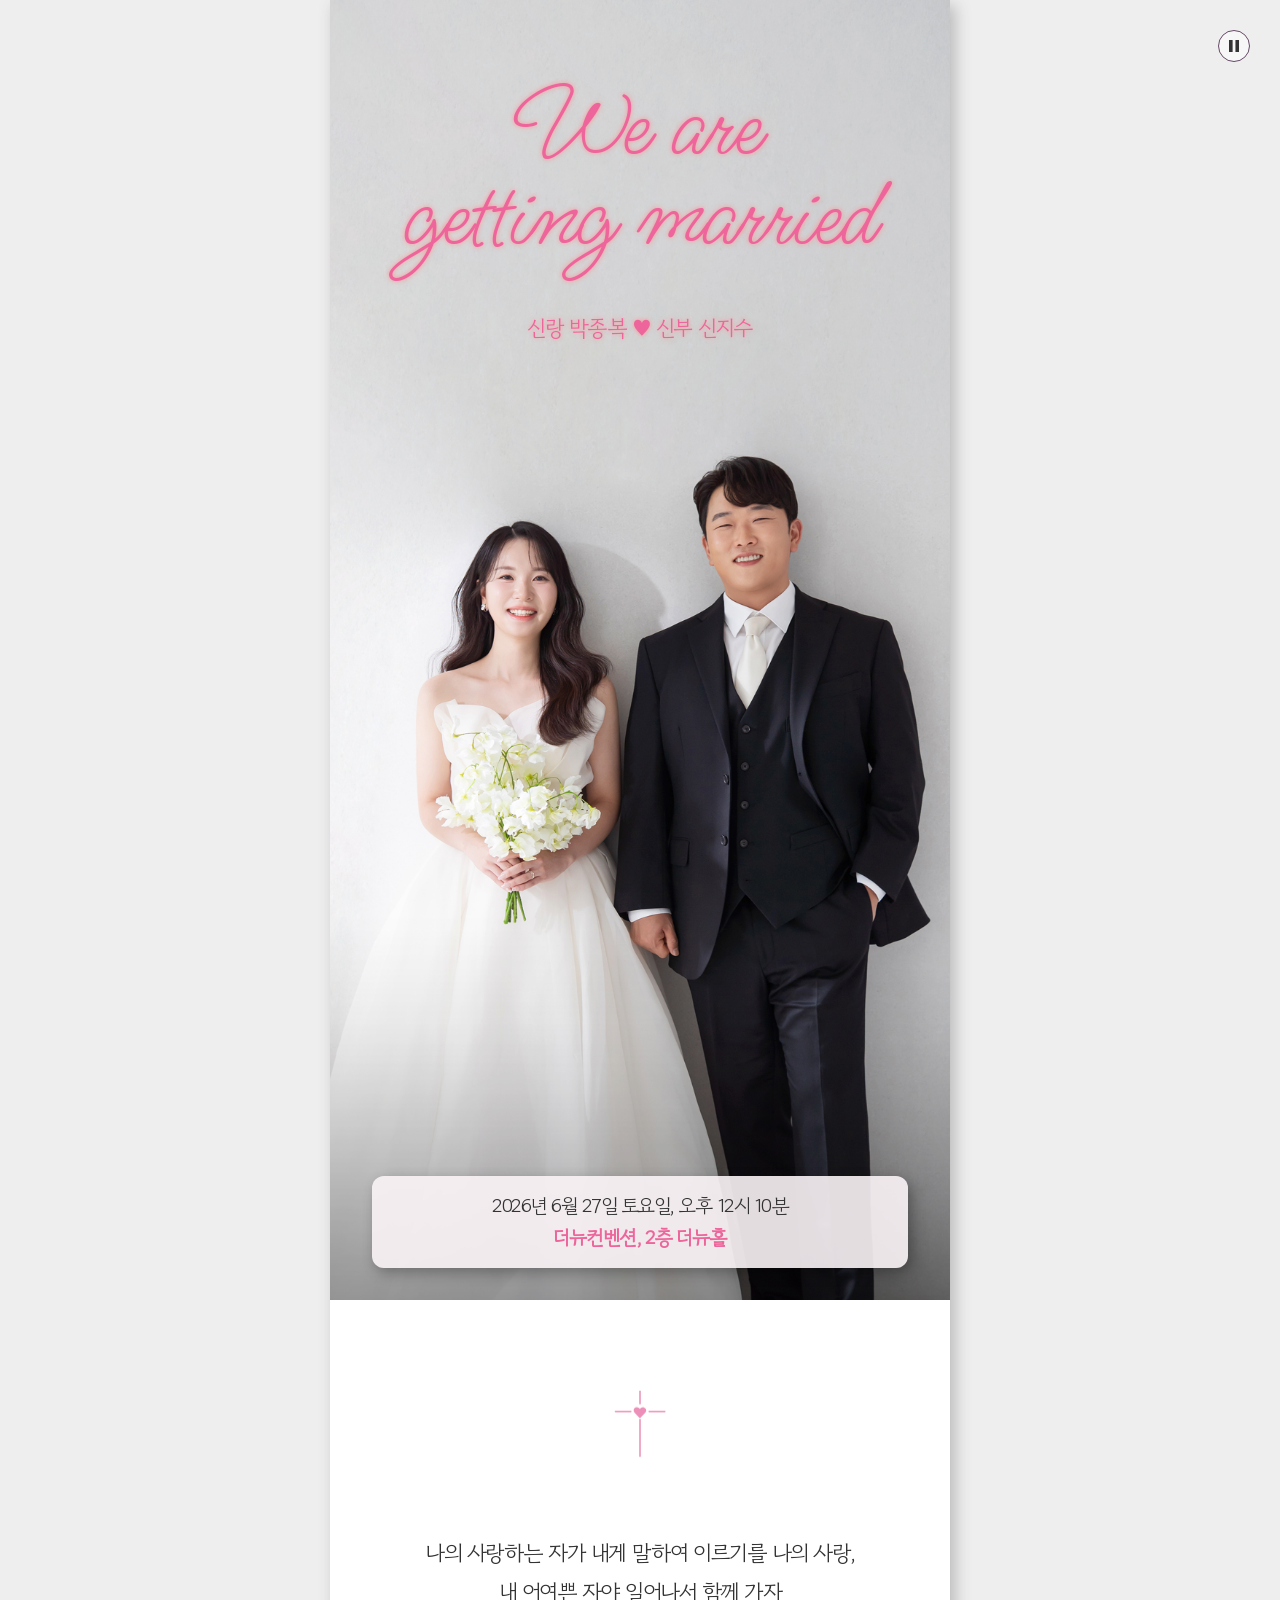
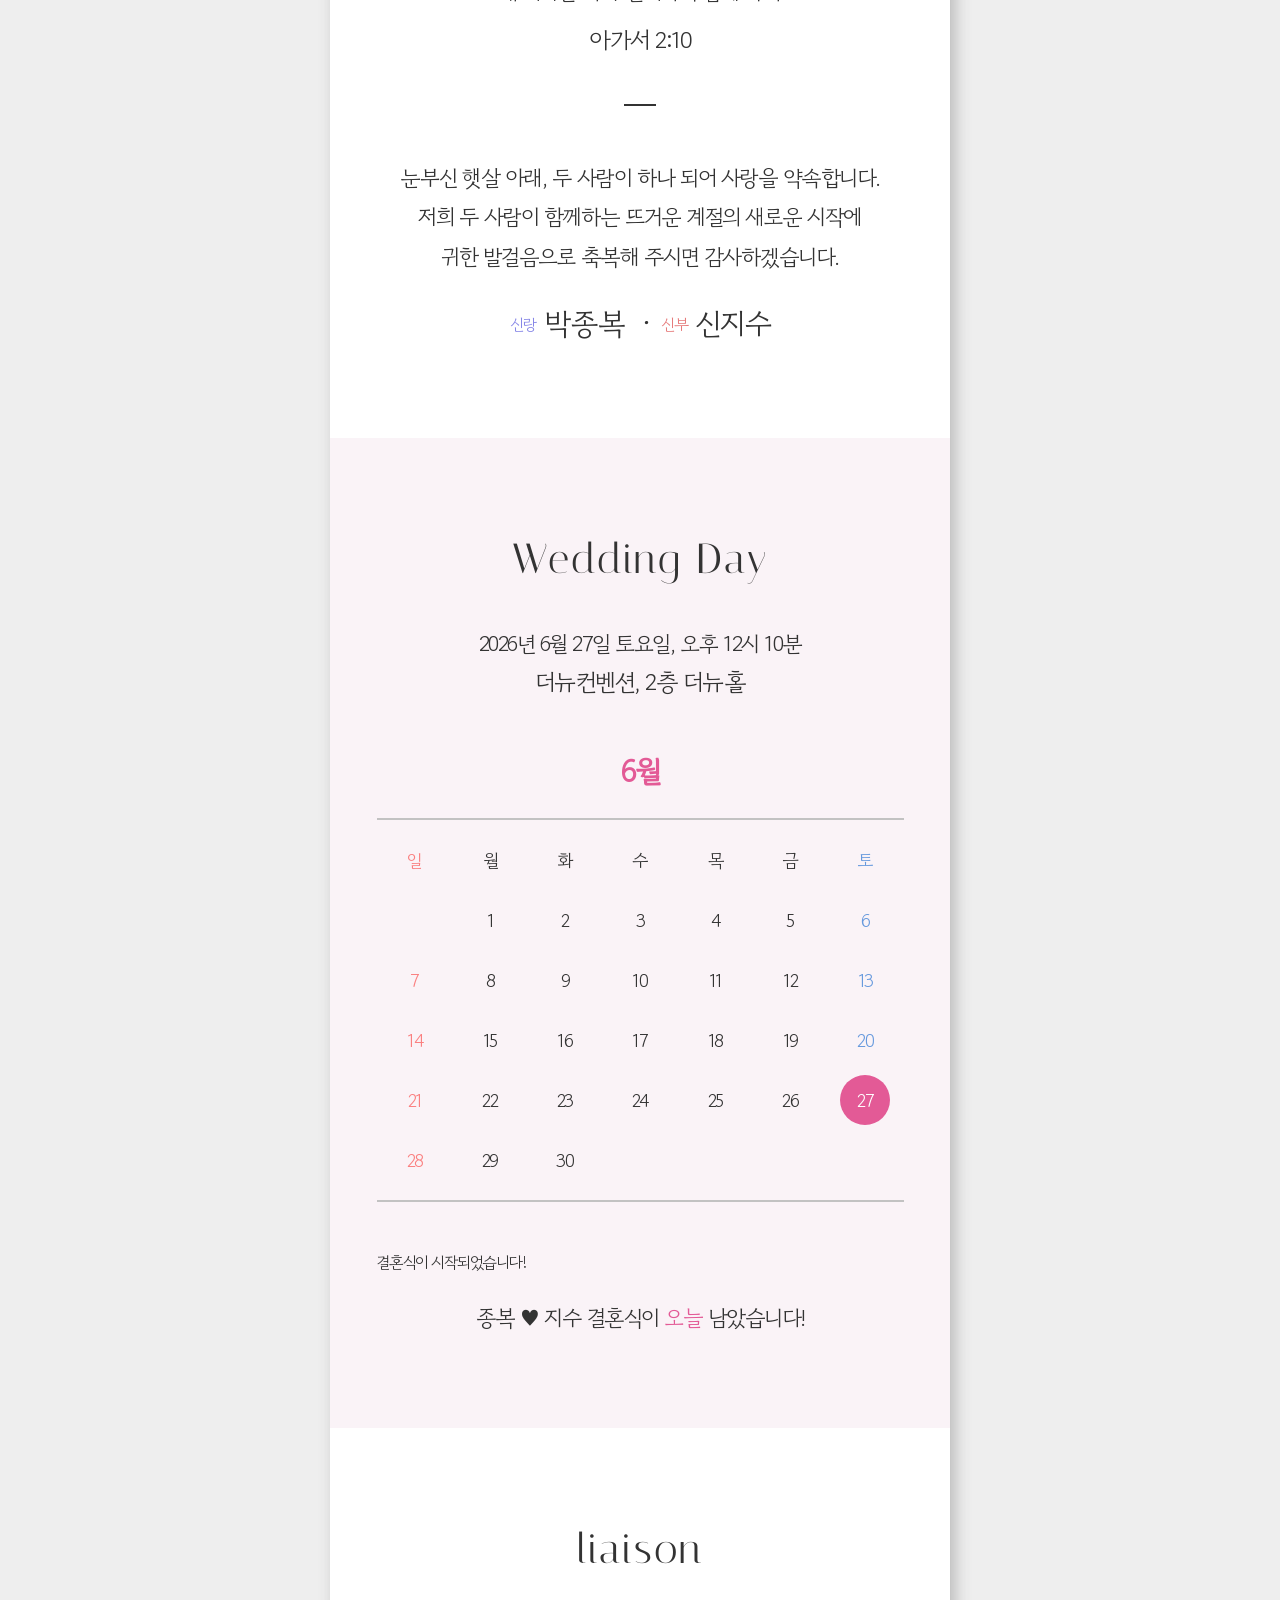
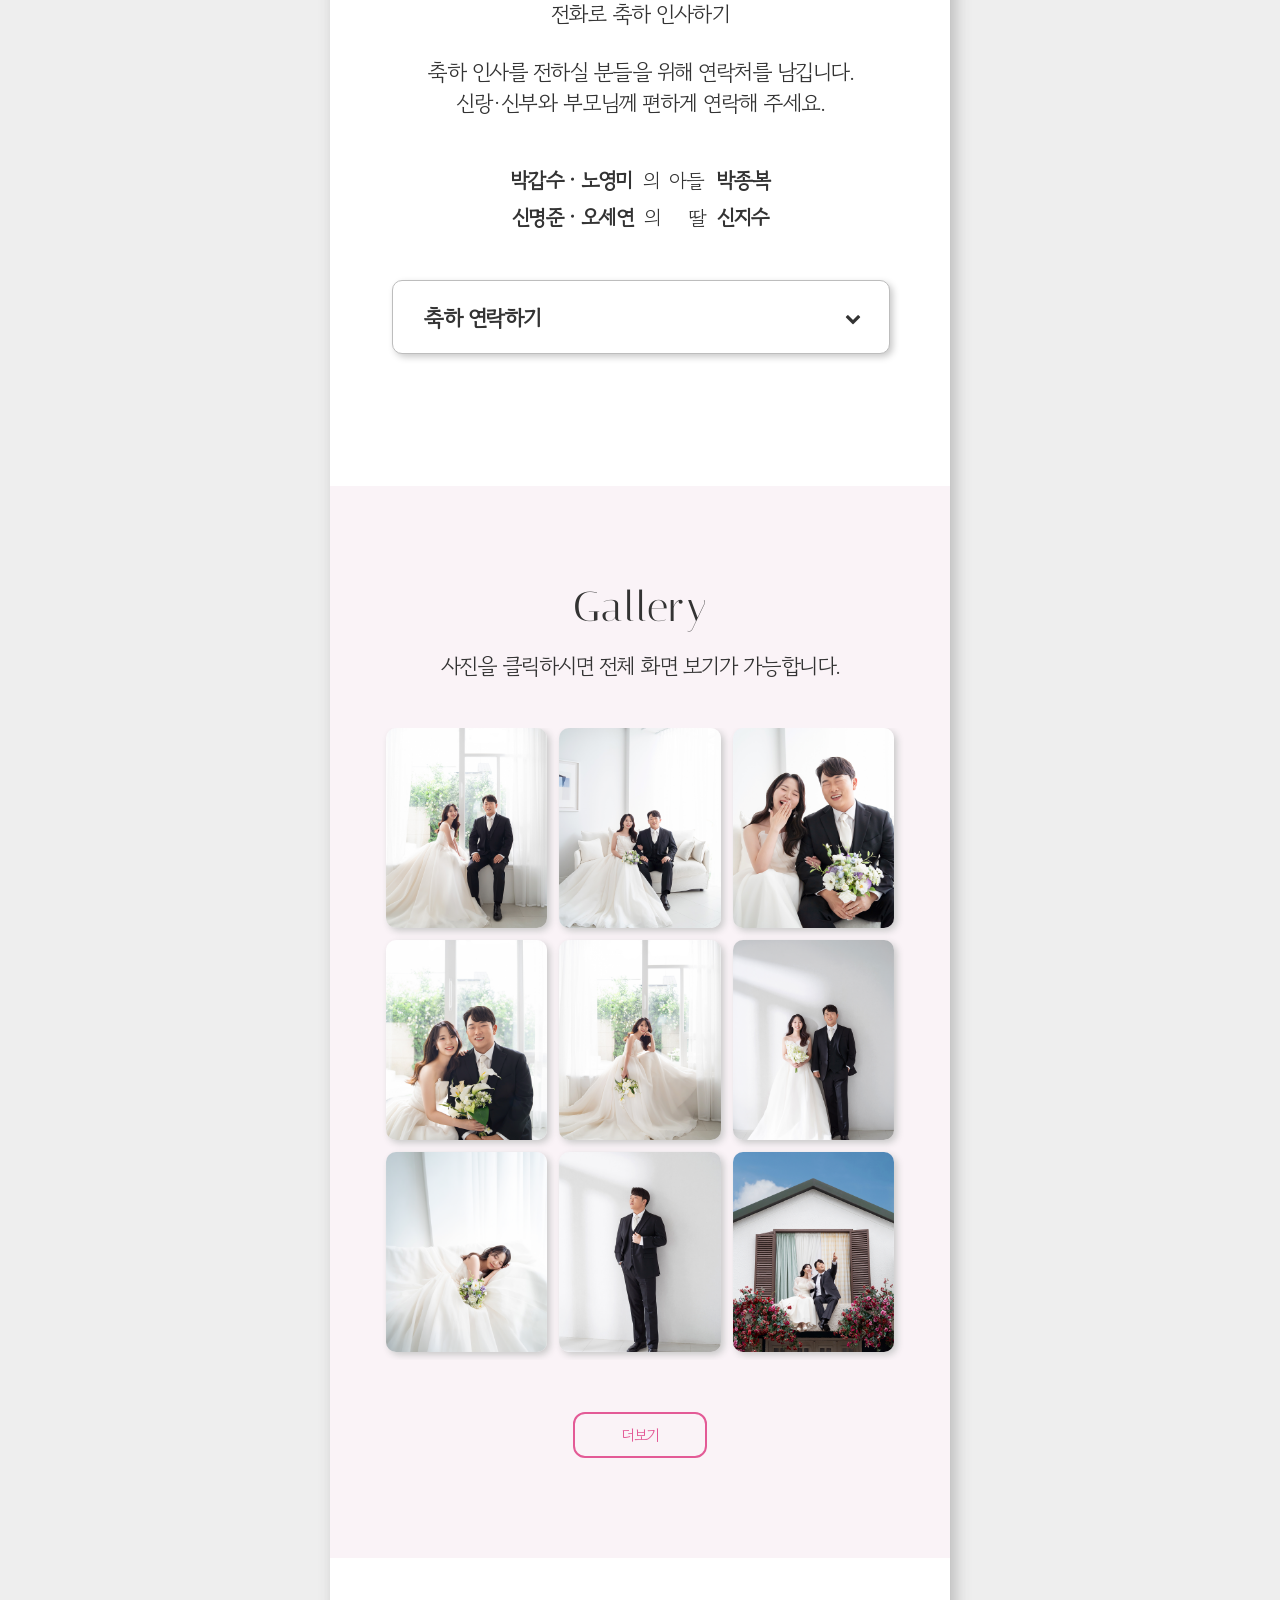
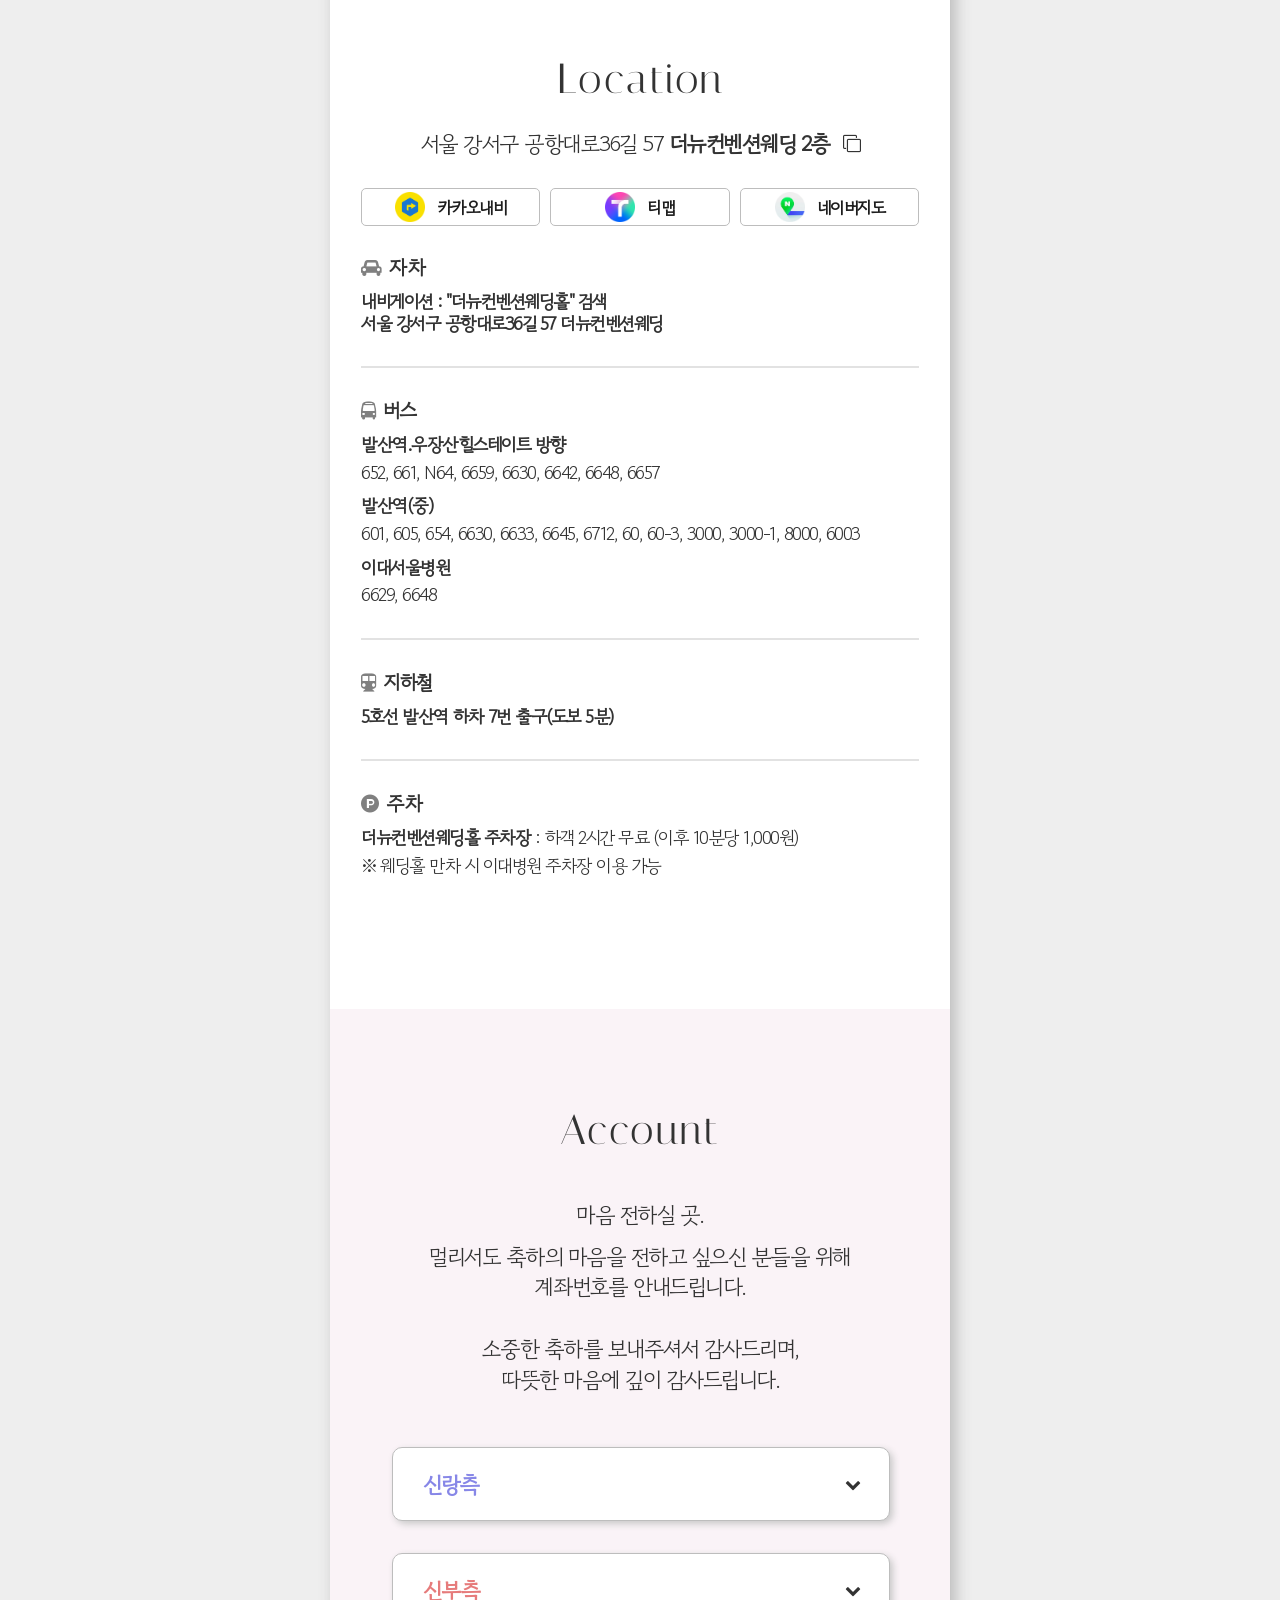
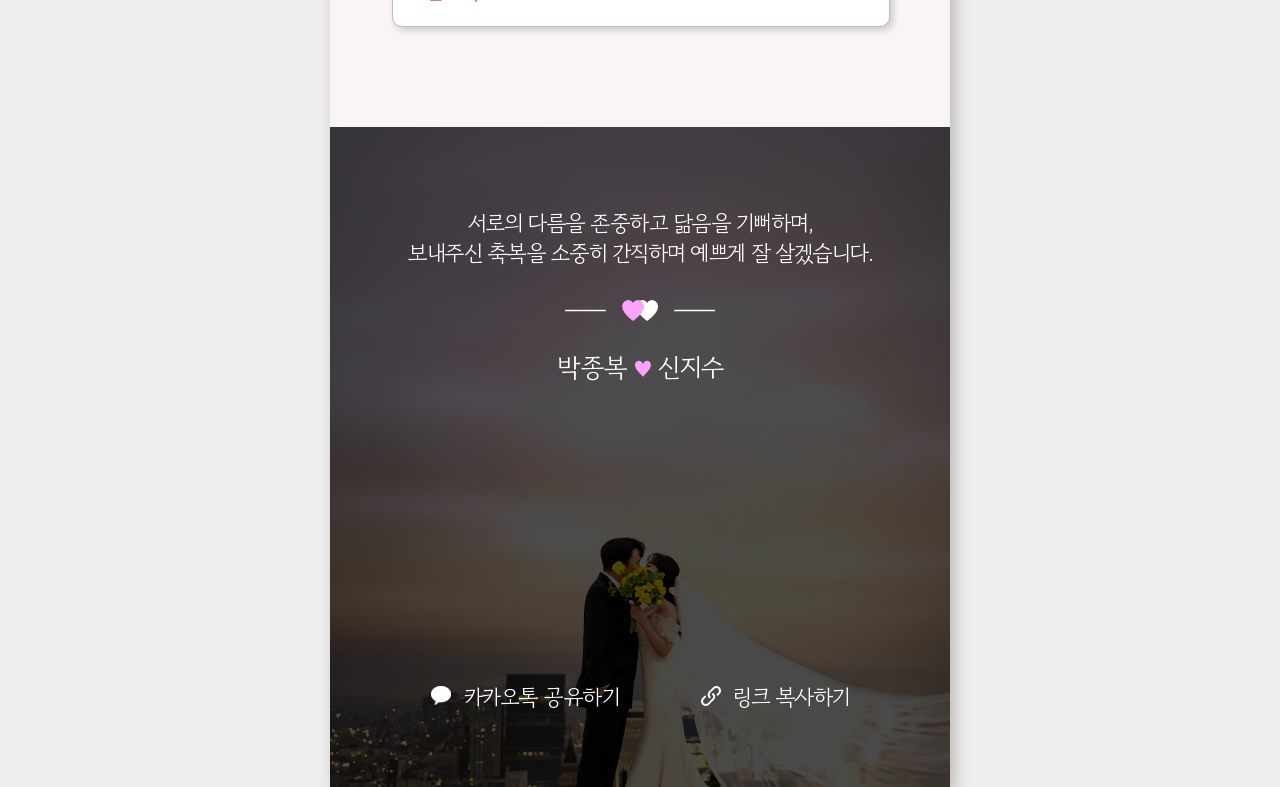
==== jbjs_wedding.html @ ad231bf4 "Add files via upload" ====
<!doctype html>
<html lang="en">
  <head>
    <meta charset="UTF-8" />
    <meta http-equiv="X-UA-Compatible" content="IE=edge" />

    <!-- 기존 메타 -->
    <!-- <meta name="viewport" content="width=device-width, initial-scale=1.0" /> -->

    <!-- 뉴 메타 -->
    <meta
      name="viewport"
      content="width=device-width, initial-scale=1.0, maximum-scale=1.0, user-scalable=no"
    />

    <title>박종복 ♥ 신지수 결혼합니다!</title>

    <!-- SEO 기본 -->
    <meta
      name="description"
      content="2026년 6월 27일 토요일 오후 12시 10분 - 더뉴컨벤션"
    />
    <meta name="keywords" content="더뉴컨벤션" />
    <meta name="format-detection" content="telephone=no" />

    <!-- ✅ 링크 공유 썸네일(Open Graph) -->
    <meta property="og:type" content="website" />
    <meta property="og:title" content="박종복 ♥ 신지수 결혼합니다!" />
    <meta
      property="og:description"
      content="2026년 6월 27일 토요일 오후 12시 10분 - 더뉴컨벤션"
    />

    <!-- ❗ 레포명 수정 필수 -->
    <meta
      property="og:url"
      content="https://parkjongbok1.github.io/jj_wedding/"
    />

    <!-- ❗ 썸네일 이미지 절대경로 -->
    <meta
      property="og:image"
      content="https://parkjongbok1.github.io/jj_wedding/meta/thumb.jpg"
    />

    <!-- 기존 CSS -->
    <link rel="stylesheet" href="css/reset.css" />
    <link rel="stylesheet" href="css/common.css" />
    <link rel="stylesheet" href="css/slick.css" />
    <link rel="stylesheet" href="css/style.css" />

    <link
      rel="stylesheet"
      href="https://cdnjs.cloudflare.com/ajax/libs/font-awesome/4.7.0/css/font-awesome.css"
    />

    <style>
      /* 텍스트 선택 및 드래그 방지 */
      * {
        -webkit-user-select: none !important;
        -moz-user-select: none !important;
        -ms-user-select: none !important;
        user-select: none !important;
        -webkit-touch-callout: none !important;
      }

      /* 이미지 드래그 방지 */
      img {
        -webkit-user-drag: none !important;
        pointer-events: none !important;
      }

      /* 인쇄 방지 */
      @media print {
        body {
          display: none !important;
        }
      }
    </style>

    <!-- 기존 JS -->
    <script src="js/jquery-3.6.0.min.js"></script>
    <script src="js/slick.min.js"></script>
    <script src="js/EC_scroll.js"></script>
    <script src="js/common.js"></script>
  </head>

  <body>
    <!-- 본 모바일 청첩장 레이아웃 -->
    <div class="guideline">
      <div class="wrep">
        <!-- main -->
        <main class="main wrapper">
          <!-- sec01 비주얼 -->
          <section class="sec01 visual">
            <div class="bgm"><img src="img/off.png" alt="" /></div>

            <audio id="bgmAudio" loop>
              <source src="music/music.mp3" type="audio/mpeg" />
            </audio>

            <div class="title">
              <!-- <strong>2026.06.27 SAT 12:10 PM</strong> -->
              <h2>
                We are <br />
                getting married
              </h2>
              <p>신랑 박종복 ♥ 신부 신지수</p>
            </div>

            <div class="title02">
              <p>2026년 6월 27일 토요일, 오후 12시 10분</p>
              <strong>더뉴컨벤션, 2층 더뉴홀</strong>
            </div>
          </section>

          <script>
            // 요소 선택
            const bgmBtn = document.querySelector(".bgm");
            const bgmAudio = document.getElementById("bgmAudio");

            // 오디오 미리 로드
            bgmAudio.preload = "auto";

            // 시작 상태
            let isPlaying = true;

            // 페이지 로드 후 즉시 로딩
            window.addEventListener("load", async () => {
              try {
                // 모바일 대응용 mute 후 선재생
                bgmAudio.muted = true;

                await bgmAudio.play();

                // 바로 음소거 해제
                bgmAudio.muted = false;

                // 시작 버튼 이미지
                bgmBtn.innerHTML = '<img src="img/on.png" alt="ON">';
              } catch (e) {
                // 자동재생 실패 시
                isPlaying = false;
                bgmBtn.classList.add("off");
                bgmBtn.innerHTML = '<img src="img/off.png" alt="OFF">';
              }
            });

            // 클릭 이벤트
            bgmBtn.addEventListener("click", async () => {
              if (isPlaying) {
                bgmAudio.pause();

                bgmBtn.classList.add("off");
                bgmBtn.innerHTML = '<img src="img/off.png" alt="OFF">';
              } else {
                await bgmAudio.play();

                bgmBtn.classList.remove("off");
                bgmBtn.innerHTML = '<img src="img/on.png" alt="ON">';
              }

              isPlaying = !isPlaying;
            });
          </script>

          <!-- sec02 인사말 -->
          <section class="sec02 greeting">
            <div class="title">
              <div class="svg_wrap ani t-delay0_2">
                <svg
                  xmlns="http://www.w3.org/2000/svg"
                  xmlns:xlink="http://www.w3.org/1999/xlink"
                  viewBox="0 0 160 52"
                  width="160"
                  height="52"
                  preserveAspectRatio="xMidYMid meet"
                  style="
                    width: 100%;
                    height: 100%;
                    transform: translate3d(0px, 0px, 0px);
                    content-visibility: visible;
                  "
                >
                  <defs>
                    <clipPath id="__lottie_element_61">
                      <rect width="160" height="52" x="0" y="0"></rect>
                    </clipPath>
                  </defs>
                  <g clip-path="url(#__lottie_element_61)">
                    <g
                      transform="matrix(1,0,0,1,80,29.375)"
                      opacity="1"
                      style="display: block"
                    >
                      <path
                        stroke-linecap="round"
                        stroke-linejoin="round"
                        fill-opacity="0"
                        stroke="#e0478a"
                        stroke-opacity="1"
                        stroke-width="1"
                        d=" M-5.906000137329102,-15.937999725341797 C-5.906000137329102,-15.937999725341797 -15.812000274658203,-16 -15.812000274658203,-16 M5.906000137329102,-16 C5.906000137329102,-16 16,-15.937999725341797 16,-15.937999725341797"
                      ></path>
                    </g>
                    <g
                      transform="matrix(1,0,0,1,80,34.5)"
                      opacity="1"
                      style="display: block"
                    >
                      <path
                        stroke-linecap="round"
                        stroke-linejoin="round"
                        fill-opacity="0"
                        stroke="#e0478a"
                        stroke-opacity="1"
                        stroke-width="1"
                        d=" M0,-15.895999908447266 C0,-15.895999908447266 0,17.104000091552734 0,5.104000091552734"
                      ></path>
                    </g>
                    <g
                      transform="matrix(1,0,0,-1,80,-7.5)"
                      opacity="1"
                      style="display: block"
                    >
                      <path
                        stroke-linecap="round"
                        stroke-linejoin="round"
                        fill-opacity="0"
                        stroke="#e0478a"
                        stroke-opacity="1"
                        stroke-width="1"
                        d=" M0,-15.895999908447266 C0,-15.895999908447266 0,-7.583000183105469 0,-7.583000183105469"
                      ></path>
                    </g>
                    <g
                      transform="matrix(1,0,0,1,80,14)"
                      opacity="1"
                      style="display: block"
                    >
                      <path
                        fill="#e0478a"
                        fill-opacity="0.9999999999999994"
                        d=" M-0.02199999988079071,-2.2790000438690186 C0.1459999978542328,-2.4590001106262207 0.29600000381469727,-2.638000011444092 0.46399998664855957,-2.799999952316284 C1.0729999542236328,-3.3570001125335693 1.7799999713897705,-3.5290000438690186 2.5480000972747803,-3.2679998874664307 C3.306999921798706,-3.0160000324249268 3.7839999198913574,-2.4679999351501465 3.943000078201294,-1.6679999828338623 C4.0929999351501465,-0.9309999942779541 3.8989999294281006,-0.27399998903274536 3.378000020980835,0.25600001215934753 C2.371000051498413,1.2990000247955322 1.3459999561309814,2.3329999446868896 0.32199999690055847,3.367000102996826 C0.10100000351667404,3.5920000076293945 -0.20800000429153442,3.5739998817443848 -0.44600000977516174,3.3399999141693115 C-0.9580000042915344,2.819000005722046 -1.4700000286102295,2.2980000972747803 -1.9819999933242798,1.7760000228881836 C-2.4679999351501465,1.2730000019073486 -2.9539999961853027,0.7770000100135803 -3.447999954223633,0.27399998903274536 C-3.86299991607666,-0.14900000393390656 -4.0929999351501465,-0.6610000133514404 -4.084000110626221,-1.2450000047683716 C-4.074999809265137,-2.072000026702881 -3.7130000591278076,-2.7190001010894775 -2.989000082015991,-3.115000009536743 C-2.124000072479248,-3.5910000801086426 -1.1619999408721924,-3.430000066757202 -0.46399998664855957,-2.7290000915527344 C-0.3230000138282776,-2.5940001010894775 -0.1899999976158142,-2.450000047683716 -0.03099999949336052,-2.2880001068115234 C-0.03099999949336052,-2.2880001068115234 -0.02199999988079071,-2.2790000438690186 -0.02199999988079071,-2.2790000438690186z"
                      ></path>
                    </g>
                  </g>
                </svg>
              </div>

              <div class="top ani t-delay0_3">
                <span>
                  나의 사랑하는 자가 내게 말하여 이르기를 나의 사랑,<br />
                  내 어여쁜 자야 일어나서 함께 가자
                </span>
                <strong>아가서 2:10</strong>
              </div>

              <div class="line ani t-delay0_4"></div>

              <div class="btm">
                <span class="ani t-delay0_5">
                  눈부신 햇살 아래, 두 사람이 하나 되어 사랑을 약속합니다.<br />
                  저희 두 사람이 함께하는 뜨거운 계절의 새로운 시작에<br />
                  귀한 발걸음으로 축복해 주시면 감사하겠습니다.
                </span>
                <h2 class="ani t-delay0_6">
                  <span style="color: rgb(135 135 231)">신랑</span> 박종복 ㆍ
                  <span style="color: rgb(230, 123, 123); margin-left: 3px">
                    신부
                  </span>
                  신지수
                </h2>
              </div>
            </div>
          </section>

          <!-- sec03 달력 -->
          <section class="sec03 calendar">
            <!-- <div class="banner01 ani_O t-delay0_2"></div> -->

            <div class="calendar_cont">
              <div class="title">
                <h2 class="ani_O t-delay0_3">Wedding Day</h2>

                <p class="ani_O t-delay0_4">
                  2026년 6월 27일 토요일, 오후 12시 10분
                </p>
                <span class="ani_O t-delay0_5">더뉴컨벤션, 2층 더뉴홀</span>
              </div>

              <h3 class="calendar_num">6월</h3>

              <div class="calendar_desc">
                <ul>
                  <li class="red ani t-delay0_1">일</li>
                  <li class="ani t-delay0_2">월</li>
                  <li class="ani t-delay0_3">화</li>
                  <li class="ani t-delay0_4">수</li>
                  <li class="ani t-delay0_5">목</li>
                  <li class="ani t-delay0_6">금</li>
                  <li class="blue ani t-delay0_7">토</li>
                </ul>
                <ul>
                  <li class="red ani t-delay0_1"></li>
                  <li class="ani t-delay0_2">1</li>
                  <li class="ani t-delay0_3">2</li>
                  <li class="ani t-delay0_4">3</li>
                  <li class="ani t-delay0_5">4</li>
                  <li class="ani t-delay0_6">5</li>
                  <li class="blue ani t-delay0_7">6</li>
                </ul>
                <ul>
                  <li class="red ani t-delay0_1">7</li>
                  <li class="ani t-delay0_2">8</li>
                  <li class="ani t-delay0_3">9</li>
                  <li class="ani t-delay0_4">10</li>
                  <li class="ani t-delay0_5">11</li>
                  <li class="ani t-delay0_6">12</li>
                  <li class="blue ani t-delay0_7">13</li>
                </ul>
                <ul>
                  <li class="red ani t-delay0_1">14</li>
                  <li class="ani t-delay0_2">15</li>
                  <li class="ani t-delay0_3">16</li>
                  <li class="ani t-delay0_4">17</li>
                  <li class="ani t-delay0_5">18</li>
                  <li class="ani t-delay0_6">19</li>
                  <li class="blue ani t-delay0_7">20</li>
                </ul>
                <ul>
                  <li class="red ani t-delay0_1">21</li>
                  <li class="ani t-delay0_2">22</li>
                  <li class="ani t-delay0_3">23</li>
                  <li class="ani t-delay0_4">24</li>
                  <li class="ani t-delay0_5">25</li>
                  <li class="ani t-delay0_6">26</li>
                  <li class="blue dd ani t-delay0_7">27</li>
                </ul>
                <ul>
                  <li class="red ani t-delay0_1">28</li>
                  <li class="ani t-delay0_2">29</li>
                  <li class="ani t-delay0_3">30</li>
                  <li class="ani t-delay0_4"></li>
                  <li class="ani t-delay0_5"></li>
                  <li class="ani t-delay0_6"></li>
                  <li class="blue ani t-delay0_7"></li>
                </ul>
              </div>

              <div id="countdown" class="ani t-delay0_6"></div>
              <div class="comment ani_O t-delay0_6">
                <h4>
                  종복 ♥ 지수 결혼식이 <span id="day_date"></span> 남았습니다!
                </h4>
              </div>

              <script>
                // 목표 날짜 (2026-06-27 12:10)
                const targetDate = new Date("2026-06-27T12:10:00");

                // 1초마다 실행
                function updateCountdown() {
                  const now = new Date();
                  const diff = targetDate - now;

                  // 시간이 지났을 경우
                  if (diff <= 0) {
                    document.getElementById("countdown").innerHTML =
                      "결혼식이 시작되었습니다!";
                    document.getElementById("day_date").innerText = "오늘";
                    return;
                  }

                  // 남은 시간 계산
                  const days = Math.floor(diff / (1000 * 60 * 60 * 24));
                  const hours = Math.floor(
                    (diff % (1000 * 60 * 60 * 24)) / (1000 * 60 * 60),
                  );
                  const minutes = Math.floor(
                    (diff % (1000 * 60 * 60)) / (1000 * 60),
                  );
                  const seconds = Math.floor((diff % (1000 * 60)) / 1000);

                  // 카운트다운 UI
                  document.getElementById("countdown").innerHTML =
                    `<div class="calendar_item"><h2>${days}</h2><span>DAYS</span></div>
     <div class="calendar_item"><h2>${hours}</h2><span>HOURS</span></div>
     <div class="calendar_item"><h2>${minutes}</h2><span>MINUTES</span></div>
     <div class="calendar_item"><h2>${seconds}</h2><span>SECONDS</span></div>`;

                  // 상단 D-day 텍스트 (일만 표시)
                  document.getElementById("day_date").innerText = `${days}일`;
                }

                // 실행
                setInterval(updateCountdown, 1000);
                updateCountdown();
              </script>
            </div>

            <!-- <div class="banner02 ani_O t-delay0_4"></div> -->
          </section>

          <!-- sec04 연락 -->
          <section class="sec04 liaison">
            <div class="title">
              <h2 class="ani_O t-delay0_3">liaison</h2>

              <p class="ani_O t-delay0_4">전화로 축하 인사하기</p>

              <span class="ani_O t-delay0_5">
                축하 인사를 전하실 분들을 위해 연락처를 남깁니다.<br />
                신랑·신부와 부모님께 편하게 연락해 주세요.
              </span>
            </div>

            <div class="liaison_infor ani t-delay0_3">
              <h3>박갑수ㆍ노영미<span>의 &nbsp;아들</span>박종복</h3>
              <h3>
                신명준ㆍ오세연<span>의 &nbsp;&nbsp;&nbsp;&nbsp;&nbsp;딸</span
                >신지수
              </h3>
            </div>

            <div class="desc">
              <div class="items items01 ani t-delay0_6">
                <div class="top_name">
                  <h3>축하 연락하기</h3>
                  <span class="arrow"><i class="fa fa-chevron-down"></i></span>
                </div>

                <ul class="liaison_desc liaison_desc01">
                  <li class="liaison_item list_name"><span>신랑측</span></li>

                  <li class="liaison_item">
                    <h4>신랑<span>박종복</span></h4>

                    <div class="copy">
                      <a href="tel:01042903048" class="liaison_copyBtn">
                        <i class="fa fa-phone" aria-hidden="true"></i>
                      </a>

                      <a
                        href="sms:01042903048?body=결혼 축하드립니다!"
                        class="liaison_copyBtn"
                      >
                        <i class="fa fa-comments" aria-hidden="true"></i>
                      </a>
                    </div>
                  </li>

                  <li class="liaison_item">
                    <h4>신랑 아버지<span>박갑수</span></h4>

                    <div class="copy">
                      <a href="tel:01022023048" class="liaison_copyBtn">
                        <i class="fa fa-phone" aria-hidden="true"></i>
                      </a>

                      <a
                        href="sms:01022023048?body=결혼 축하드립니다!"
                        class="liaison_copyBtn"
                      >
                        <i class="fa fa-comments" aria-hidden="true"></i>
                      </a>
                    </div>
                  </li>

                  <li class="liaison_item">
                    <h4>신랑 어머니<span>노영미</span></h4>

                    <div class="copy">
                      <a href="tel:01057104982" class="liaison_copyBtn">
                        <i class="fa fa-phone" aria-hidden="true"></i>
                      </a>

                      <a
                        href="sms:01057104982?body=결혼 축하드립니다!"
                        class="liaison_copyBtn"
                      >
                        <i class="fa fa-comments" aria-hidden="true"></i>
                      </a>
                    </div>
                  </li>
                </ul>

                <ul class="liaison_desc liaison_desc02">
                  <li class="liaison_item list_name"><span>신부측</span></li>

                  <li class="liaison_item">
                    <h4>신부<span>신지수</span></h4>

                    <div class="copy">
                      <a href="tel:01092095337" class="liaison_copyBtn">
                        <i class="fa fa-phone" aria-hidden="true"></i>
                      </a>

                      <a
                        href="sms:01092095337?body=결혼 축하드립니다!"
                        class="liaison_copyBtn"
                      >
                        <i class="fa fa-comments" aria-hidden="true"></i>
                      </a>
                    </div>
                  </li>

                  <li class="liaison_item">
                    <h4>신부 아버지<span>신명준</span></h4>

                    <div class="copy">
                      <a href="tel:01057579943" class="liaison_copyBtn">
                        <i class="fa fa-phone" aria-hidden="true"></i>
                      </a>

                      <a
                        href="sms:01057579943?body=결혼 축하드립니다!"
                        class="liaison_copyBtn"
                      >
                        <i class="fa fa-comments" aria-hidden="true"></i>
                      </a>
                    </div>
                  </li>

                  <li class="liaison_item">
                    <h4>신부 어머니<span>오세연</span></h4>

                    <div class="copy">
                      <a href="tel:01030305716" class="liaison_copyBtn">
                        <i class="fa fa-phone" aria-hidden="true"></i>
                      </a>

                      <a
                        href="sms:01030305716?body=결혼 축하드립니다!"
                        class="liaison_copyBtn"
                      >
                        <i class="fa fa-comments" aria-hidden="true"></i>
                      </a>
                    </div>
                  </li>
                </ul>
              </div>
            </div>

            <script>
              document.addEventListener("DOMContentLoaded", function () {
                const liaisonItems =
                  document.querySelectorAll(".liaison .items");

                liaisonItems.forEach((item) => {
                  const header = item.querySelector(".top_name");

                  header.addEventListener("click", () => {
                    item.classList.toggle("active");
                  });
                });
              });
            </script>
          </section>

          <!-- sec05 갤러리 -->
          <section class="sec05 gallery">
            <div class="title">
              <h2 class="ani_O t-delay0_3">Gallery</h2>

              <p class="ani_O t-delay0_4">
                사진을 클릭하시면 전체 화면 보기가 가능합니다.
              </p>
            </div>

            <div class="gallery_cont">
              <div class="desc desc01">
                <a href="#" class="item gallery_img01 ani t-delay0_2">
                  <img src="gallery01/gallery_img01.png" alt="" />
                </a>
                <a href="#" class="item gallery_img02 ani t-delay0_3">
                  <img src="gallery01/gallery_img02.png" alt="" />
                </a>
                <a href="#" class="item gallery_img03 ani t-delay0_4">
                  <img src="gallery01/gallery_img03.png" alt="" />
                </a>
              </div>
              <div class="desc desc02">
                <a href="#" class="item gallery_img04 ani t-delay0_5">
                  <img src="gallery01/gallery_img04.png" alt="" />
                </a>
                <a href="#" class="item gallery_img05 ani t-delay0_6">
                  <img src="gallery01/gallery_img05.png" alt="" />
                </a>
                <a href="#" class="item gallery_img06 ani t-delay0_7">
                  <img src="gallery02/gallery_img06.png" alt="" />
                </a>
              </div>
              <div class="desc desc03">
                <a href="#" class="item gallery_img07 ani t-delay0_8">
                  <img src="gallery02/gallery_img07.png" alt="" />
                </a>
                <a href="#" class="item gallery_img08 ani t-delay0_9">
                  <img src="gallery02/gallery_img08.png" alt="" />
                </a>
                <a href="#" class="item gallery_img09 ani t-delay1">
                  <img src="gallery02/gallery_img09.png" alt="" />
                </a>
              </div>
              <div class="desc desc04">
                <a href="#" class="item gallery_img10">
                  <img src="gallery02/gallery_img10.png" alt="" />
                </a>
                <a href="#" class="item gallery_img11">
                  <img src="gallery03/gallery_img11.png" alt="" />
                </a>
                <a href="#" class="item gallery_img12">
                  <img src="gallery03/gallery_img13.png" alt="" />
                </a>
              </div>
              <div class="desc desc05">
                <a href="#" class="item gallery_img13">
                  <img src="gallery03/gallery_img14.png" alt="" />
                </a>
                <a href="#" class="item gallery_img14">
                  <img src="gallery03/gallery_img15.png" alt="" />
                </a>
                <a href="#" class="item gallery_img15">
                  <img src="gallery04/gallery_img16.png" alt="" />
                </a>
              </div>
              <div class="desc desc06">
                <a href="#" class="item gallery_img16">
                  <img src="gallery04/gallery_img17.png" alt="" />
                </a>
                <a href="#" class="item gallery_img17">
                  <img src="gallery04/gallery_img18.png" alt="" />
                </a>
                <a href="#" class="item gallery_img18">
                  <img src="gallery04/gallery_img19.png" alt="" />
                </a>
              </div>
              <div class="desc desc07">
                <a href="#" class="item gallery_img19">
                  <img src="gallery04/gallery_img20.png" alt="" />
                </a>
                <a href="#" class="item gallery_img20">
                  <img src="gallery05/gallery_img21.png" alt="" />
                </a>
                <a href="#" class="item gallery_img21">
                  <img src="gallery05/gallery_img22.png" alt="" />
                </a>
              </div>
              <div class="desc desc08">
                <a href="#" class="item gallery_img22">
                  <img src="gallery05/gallery_img23.png" alt="" />
                </a>
                <a href="#" class="item gallery_img23">
                  <img src="gallery05/gallery_img25.png" alt="" />
                </a>
                <a href="#" class="item gallery_img24">
                  <img src="gallery06/gallery_img26.png" alt="" />
                  <img src="gallery05/gallery_img24.png" alt="" />
                </a>
              </div>
              <div class="desc desc09">
                <a href="#" class="item gallery_img25">
                  <img src="gallery06/gallery_img27.png" alt="" />
                </a>
                <a href="#" class="item gallery_img26">
                  <img src="gallery06/gallery_img28.png" alt="" />
                </a>
                <a href="#" class="item gallery_img27">
                  <img src="gallery06/gallery_img29.png" alt="" />
                </a>
              </div>
            </div>

            <a href="#" class="gallery_more">더보기</a>

            <script>
              document.addEventListener("DOMContentLoaded", function () {
                /* =======================
                  1. 더보기 기능
                ======================= */
                const moreBtn = document.querySelector(".gallery_more");
                const gallery = document.querySelector(".gallery_cont");

                if (moreBtn && gallery) {
                  moreBtn.addEventListener("click", function (e) {
                    e.preventDefault();

                    gallery.classList.toggle("active");

                    moreBtn.innerText = gallery.classList.contains("active")
                      ? "접기"
                      : "더보기";
                  });
                }

                /* =======================
                  2. 라이트박스 슬라이드
                ======================= */
                const items = document.querySelectorAll(".gallery .item");
                const lightbox = document.getElementById("lightbox");
                const track = document.querySelector(".lightbox_track");
                const closeBtn = document.querySelector(".lightbox .close");
                const prevBtn = document.querySelector(".lightbox .prev");
                const nextBtn = document.querySelector(".lightbox .next");

                if (!items.length || !track) return;

                let currentIndex = 1;
                let startX = 0;

                /* =======================
                  ⭐ img 있는 것만 필터
                ======================= */
                const validItems = Array.from(items).filter(
                  (item) => item.querySelector("img")?.src,
                );

                const images = validItems.map(
                  (item) => item.querySelector("img").src,
                );

                /* =======================
                  ⭐ 슬라이드 생성 (클론 포함)
                ======================= */
                track.innerHTML = "";

                // 마지막 → 앞
                const firstClone = document.createElement("div");
                firstClone.classList.add("lightbox_slide");
                firstClone.innerHTML = `<img src="${images[images.length - 1]}" draggable="false">`;
                track.appendChild(firstClone);

                // 원본
                images.forEach((src) => {
                  const slide = document.createElement("div");
                  slide.classList.add("lightbox_slide");
                  slide.innerHTML = `<img src="${src}" draggable="false">`;
                  track.appendChild(slide);
                });

                // 첫번째 → 뒤
                const lastClone = document.createElement("div");
                lastClone.classList.add("lightbox_slide");
                lastClone.innerHTML = `<img src="${images[0]}" draggable="false">`;
                track.appendChild(lastClone);

                /* =======================
                  ⭐ 카운터 생성
                ======================= */
                const counter = document.createElement("div");
                counter.classList.add("lightbox_counter");
                lightbox.appendChild(counter);

                function updateCounter() {
                  let realIndex = currentIndex - 1;

                  if (currentIndex === 0) realIndex = images.length - 1;
                  if (currentIndex === images.length + 1) realIndex = 0;

                  counter.innerText = `${realIndex + 1} / ${images.length}`;
                }

                function updateSlide(animate = true) {
                  track.style.transition = animate
                    ? "transform 0.4s ease"
                    : "none";
                  track.style.transform = `translateX(-${currentIndex * 100}%)`;
                  updateCounter();
                }

                /* =======================
                  ⭐ 열기 (스크롤 잠금 추가)
                ======================= */
                validItems.forEach((item, index) => {
                  item.addEventListener("click", function (e) {
                    e.preventDefault();
                    currentIndex = index + 1;
                    updateSlide(false);

                    lightbox.style.display = "flex";

                    // ✅ 핵심: 스크롤 막기
                    document.body.classList.add("no-scroll");
                  });
                });

                /* =======================
                  다음
                ======================= */
                nextBtn.addEventListener("click", () => {
                  currentIndex++;
                  updateSlide();

                  if (currentIndex === images.length + 1) {
                    setTimeout(() => {
                      currentIndex = 1;
                      updateSlide(false);
                    }, 400);
                  }
                });

                /* =======================
                  이전
                ======================= */
                prevBtn.addEventListener("click", () => {
                  currentIndex--;
                  updateSlide();

                  if (currentIndex === 0) {
                    setTimeout(() => {
                      currentIndex = images.length;
                      updateSlide(false);
                    }, 400);
                  }
                });

                /* =======================
                  ⭐ 닫기 (스크롤 복구)
                ======================= */
                function closeLightbox() {
                  lightbox.style.display = "none";

                  // ✅ 핵심: 스크롤 다시 허용
                  document.body.classList.remove("no-scroll");
                }

                closeBtn.addEventListener("click", closeLightbox);

                lightbox.addEventListener("click", (e) => {
                  if (e.target === lightbox) {
                    closeLightbox();
                  }
                });

                document.addEventListener("keydown", (e) => {
                  if (e.key === "Escape") {
                    closeLightbox();
                  }
                });

                /* =======================
                  ⭐ 스와이프
                ======================= */
                lightbox.addEventListener("touchstart", (e) => {
                  startX = e.touches[0].clientX;
                });

                lightbox.addEventListener("touchend", (e) => {
                  const endX = e.changedTouches[0].clientX;

                  if (startX - endX > 50) {
                    currentIndex++;
                  } else if (endX - startX > 50) {
                    currentIndex--;
                  }

                  updateSlide();

                  if (currentIndex === images.length + 1) {
                    setTimeout(() => {
                      currentIndex = 1;
                      updateSlide(false);
                    }, 400);
                  }

                  if (currentIndex === 0) {
                    setTimeout(() => {
                      currentIndex = images.length;
                      updateSlide(false);
                    }, 400);
                  }
                });
              });
            </script>
          </section>

          <div class="lightbox" id="lightbox">
            <span class="close">&times;</span>

            <!-- ⭐ 여기만 사용 -->
            <div class="lightbox_track"></div>

            <button class="prev">&#10094;</button>
            <button class="next">&#10095;</button>
          </div>

          <!-- sec06 오시는길 -->
          <section class="sec06 contact">
            <div class="title">
              <h2 class="ani_O t-delay0_3">Location</h2>

              <p class="ani_O t-delay0_4">
                서울 강서구 공항대로36길 57 <span>더뉴컨벤션웨딩 2층</span>

                <a href="#" id="copyBtn">
                  <i class="fa fa-clone" aria-hidden="true"></i>
                </a>
              </p>

              <div id="toast">주소가 복사되었습니다!</div>
            </div>

            <script>
              const textToCopy = "서울 강서구 공항대로36길 57";
              const copyBtn = document.getElementById("copyBtn");
              const toast = document.getElementById("toast");

              copyBtn.addEventListener("click", function (e) {
                e.preventDefault();

                navigator.clipboard.writeText(textToCopy).then(() => {
                  // 토스트 보여주기
                  toast.classList.add("show");

                  // 2초 후 사라짐
                  setTimeout(() => {
                    toast.classList.remove("show");
                  }, 2000);
                });
              });
            </script>

            <div class="map ani t-delay0_4">
              <div
                id="daumRoughmapContainer1776268335502"
                class="root_daum_roughmap root_daum_roughmap_landing"
              ></div>

              <script
                charset="UTF-8"
                class="daum_roughmap_loader_script"
                src="https://ssl.daumcdn.net/dmaps/map_js_init/roughmapLoader.js"
              ></script>

              <script charset="UTF-8">
                new daum.roughmap.Lander({
                  timestamp: "1776268335502",
                  key: "m5xcwe9gpxz",
                  // mapWidth: "100%",
                  mapHeight: "300",
                }).render();
              </script>
            </div>

            <div class="contact_items ani t-delay0_5">
              <!-- 자차 -->
              <div class="desc">
                <div class="item item01">
                  <div class="contact_btns">
                    <a
                      href="https://kko.to/PDTqTkK4Lo"
                      class="btns"
                      target="_blank"
                    >
                      <img src="img/kakao_navi.png" alt="" />
                      <span>카카오내비</span>
                    </a>
                    <a
                      href="https://tmap.life/dc025d23"
                      class="btns"
                      target="_blank"
                    >
                      <img src="img/t_map.png" alt="" />
                      <span>티맵</span>
                    </a>
                    <a
                      href="https://naver.me/5UEc8GRX"
                      class="btns btns3"
                      target="_blank"
                    >
                      <img src="img/naver_map.png" alt="" />
                      <span>네이버지도</span>
                    </a>
                  </div>

                  <h3><i class="fa fa-car" aria-hidden="true"></i> 자차</h3>
                  <p>
                    <span>
                      내비게이션 : "더뉴컨벤션웨딩홀" 검색<br />
                      서울 강서구 공항대로36길 57 더뉴컨벤션웨딩
                    </span>
                  </p>
                </div>

                <!-- 버스 -->
                <div class="item item02">
                  <h3><i class="fa fa-bus" aria-hidden="true"></i> 버스</h3>
                  <p>
                    <span>발산역.우장산힐스테이트 방향</span>
                    652, 661, N64, 6659, 6630, 6642, 6648, 6657
                  </p>
                  <p>
                    <span>발산역(중)</span>
                    601, 605, 654, 6630, 6633, 6645, 6712, 60, 60-3,<br
                      class="mo_br"
                    />
                    3000, 3000-1, 8000, 6003
                  </p>
                  <p>
                    <span>이대서울병원</span>
                    6629, 6648
                  </p>
                </div>

                <!-- 지하철 -->
                <div class="item item03">
                  <h3>
                    <i class="fa fa-subway" aria-hidden="true"></i> 지하철
                  </h3>
                  <p><span>5호선 발산역 하차 7번 출구(도보 5분)</span></p>
                </div>

                <!-- 주차 -->
                <div class="item item04">
                  <h3>
                    <i class="fa fa-product-hunt" aria-hidden="true"></i> 주차
                  </h3>
                  <p>
                    <span>더뉴컨벤션웨딩홀 주차장</span> : 하객 2시간 무료
                    <br class="mo_br" />(이후 10분당 1,000원) <br />
                    ※ 웨딩홀 만차 시 이대병원 주차장 이용 가능
                  </p>
                </div>
              </div>
            </div>
          </section>

          <!-- sec07 계좌 -->
          <section class="sec07 account">
            <div class="title">
              <h2 class="ani_O t-delay0_3">Account</h2>

              <p class="ani_O t-delay0_4">마음 전하실 곳.</p>

              <span class="ani_O t-delay0_5">
                멀리서도 축하의 마음을 전하고 싶으신 분들을 위해<br />
                계좌번호를 안내드립니다.<br /><br />

                소중한 축하를 보내주셔서 감사드리며,<br />
                따뜻한 마음에 깊이 감사드립니다.
              </span>
            </div>

            <div class="desc">
              <div class="items items01 ani t-delay0_6">
                <div class="top_name">
                  <h3 style="color: rgb(135 135 231)">신랑측</h3>

                  <span class="arrow"><i class="fa fa-chevron-down"></i></span>
                </div>

                <ul>
                  <li class="account_item account_item01">
                    <h4>신랑<span>박종복</span></h4>

                    <div class="copy">
                      카카오뱅크 3333060881511

                      <a href="#" class="account_copyBtn">
                        <i class="fa fa-clone" aria-hidden="true"></i>
                        복사
                      </a>
                    </div>
                  </li>

                  <li class="account_item account_item02">
                    <h4>신랑 아버지<span>박갑수</span></h4>

                    <div class="copy">
                      우체국 60118702067415

                      <a href="#" class="account_copyBtn">
                        <i class="fa fa-clone" aria-hidden="true"></i>
                        복사
                      </a>
                    </div>
                  </li>

                  <li class="account_item account_item03">
                    <h4>신랑 어머니<span>노영미</span></h4>

                    <div class="copy">
                      농협은행 3561029986933

                      <a href="#" class="account_copyBtn">
                        <i class="fa fa-clone" aria-hidden="true"></i>
                        복사
                      </a>
                    </div>
                  </li>
                </ul>
              </div>

              <div class="items items02 ani t-delay0_7">
                <div class="top_name">
                  <h3 style="color: rgb(230, 123, 123)">신부측</h3>

                  <span class="arrow"><i class="fa fa-chevron-down"></i></span>
                </div>
                <ul>
                  <li class="account_item account_item04">
                    <h4>신부<span>신지수</span></h4>

                    <div class="copy">
                      수협은행 001092095337

                      <a href="#" class="account_copyBtn">
                        <i class="fa fa-clone" aria-hidden="true"></i>
                        복사
                      </a>
                    </div>
                  </li>

                  <li class="account_item account_item05">
                    <h4>신부 아버지<span>신명준</span></h4>

                    <div class="copy">
                      카카오뱅크 3333111199828

                      <a href="#" class="account_copyBtn">
                        <i class="fa fa-clone" aria-hidden="true"></i>
                        복사
                      </a>
                    </div>
                  </li>

                  <li class="account_item account_item06">
                    <h4>신부 어머니<span>오세연</span></h4>

                    <div class="copy">
                      우리은행 321302999502201

                      <a href="#" class="account_copyBtn">
                        <i class="fa fa-clone" aria-hidden="true"></i>
                        복사
                      </a>
                    </div>
                  </li>
                </ul>
              </div>
            </div>

            <script>
              document.addEventListener("DOMContentLoaded", function () {
                const accountItems =
                  document.querySelectorAll(".account .items");

                accountItems.forEach((item) => {
                  const header = item.querySelector(".top_name");

                  header.addEventListener("click", () => {
                    item.classList.toggle("active");
                  });
                });
              });
            </script>
          </section>

          <!-- footer -->
          <section class="footer finish">
            <div class="title">
              <span>
                서로의 다름을 존중하고 닮음을 기뻐하며, <br />
                보내주신 축복을 소중히 간직하며 예쁘게 잘 살겠습니다.
              </span>

              <img src="img/foot_po.png" alt="" />

              <h3>박종복 <span>♥</span> 신지수</h3>
            </div>

            <div class="link_box">
              <a href="#"
                ><img src="img/kakao.png" alt="" />카카오톡 공유하기</a
              >
              <a href="#"><img src="img/link.png" alt="" />링크 복사하기</a>
            </div>
          </section>
        </main>
      </div>
    </div>

    <script>
      (function () {
        "use strict";

        // ✅ 우클릭 방지
        document.addEventListener("contextmenu", function (e) {
          e.preventDefault();
          return false;
        });

        // ✅ PC: 개발자도구/스크린샷 단축키 차단 (화면 변경 없이 조용히 차단)
        document.addEventListener("keydown", function (e) {
          // F12
          if (e.key === "F12" || e.keyCode === 123) {
            e.preventDefault();
            return false;
          }
          // Ctrl+Shift+I
          if (e.ctrlKey && e.shiftKey && (e.key === "I" || e.key === "i")) {
            e.preventDefault();
            return false;
          }
          // Ctrl+Shift+J
          if (e.ctrlKey && e.shiftKey && (e.key === "J" || e.key === "j")) {
            e.preventDefault();
            return false;
          }
          // Ctrl+Shift+C
          if (e.ctrlKey && e.shiftKey && (e.key === "C" || e.key === "c")) {
            e.preventDefault();
            return false;
          }
          // Ctrl+U (소스보기)
          if (e.ctrlKey && (e.key === "U" || e.key === "u")) {
            e.preventDefault();
            return false;
          }
          // Ctrl+S (저장)
          if (e.ctrlKey && (e.key === "S" || e.key === "s")) {
            e.preventDefault();
            return false;
          }
          // Ctrl+P (인쇄)
          if (e.ctrlKey && (e.key === "P" || e.key === "p")) {
            e.preventDefault();
            return false;
          }
          // PrintScreen
          if (e.key === "PrintScreen" || e.keyCode === 44) {
            e.preventDefault();
            navigator.clipboard.writeText("").catch(function () {});
            return false;
          }
          // Ctrl+Shift+S (부분 캡쳐)
          if (e.ctrlKey && e.shiftKey && (e.key === "S" || e.key === "s")) {
            e.preventDefault();
            return false;
          }
          // Mac: Cmd+Shift+3,4,5
          if (
            e.metaKey &&
            e.shiftKey &&
            (e.key === "3" || e.key === "4" || e.key === "5")
          ) {
            e.preventDefault();
            return false;
          }
        });

        // PrintScreen 키 뗄 때 클립보드 비우기
        document.addEventListener("keyup", function (e) {
          if (e.key === "PrintScreen" || e.keyCode === 44) {
            navigator.clipboard.writeText("").catch(function () {});
          }
        });

        // ✅ 드래그 방지
        document.addEventListener("dragstart", function (e) {
          e.preventDefault();
          return false;
        });

        // ✅ 복사 방지
        document.addEventListener("copy", function (e) {
          e.preventDefault();
          return false;
        });

        // ✅ 모바일: 핀치 줌 방지
        document.addEventListener(
          "touchstart",
          function (e) {
            if (e.touches.length > 1) {
              e.preventDefault();
            }
          },
          { passive: false },
        );

        // 더블탭 줌 방지
        var lastTouchEnd = 0;
        document.addEventListener(
          "touchend",
          function (e) {
            var now = Date.now();
            if (now - lastTouchEnd <= 300) {
              e.preventDefault();
            }
            lastTouchEnd = now;
          },
          { passive: false },
        );

        // iOS 제스처 줌 방지
        document.addEventListener("gesturestart", function (e) {
          e.preventDefault();
        });
        document.addEventListener("gesturechange", function (e) {
          e.preventDefault();
        });
        document.addEventListener("gestureend", function (e) {
          e.preventDefault();
        });
      })();
    </script>
  </body>
</html>
---- css/common.css ----
/* ani */
@keyframes load_top {
  0% {
    transform: translateY(-30px);
    opacity: 0;
  }

  100% {
    transform: translateX(0);
    opacity: 1;
  }
}

@keyframes load_btm {
  0% {
    transform: translateY(20px);
    opacity: 0;
  }

  100% {
    transform: translateX(0);
    opacity: 1;
  }
}

@keyframes load_head {
  0% {
    transform: translateY(-20px) translateX(-50%);
    opacity: 0;
  }

  100% {
    transform: translateX(0) translateX(-50%);
    opacity: 1;
  }
}

@keyframes load_R {
  0% {
    transform: translateX(-20px);
    opacity: 0;
  }

  100% {
    transform: translateX(0);
    opacity: 1;
  }
}

@keyframes load_L {
  0% {
    transform: translateX(15px);
    opacity: 0;
  }

  100% {
    transform: translateX(0);
    opacity: 1;
  }
}

@keyframes load_scale {
  0% {
    transform: scale(1.1);
    opacity: 0.5;
  }

  100% {
    transform: scale(1);
    opacity: 1;
  }
}

@keyframes load_bg {
  0% {
    opacity: 0;
  }

  100% {
    opacity: 1;
  }
}

/* animation: load_bg 2s both;
  animation-delay: 0.2s; */

.ani {
  opacity: 0;
  transform: translateY(15px);
  transition: all 1s;
}

.ani_T {
  opacity: 0;
  transform: translateY(-15px);
  transition: all 1s;
}

.ani_L {
  opacity: 0;
  transform: translateX(-15px);
  transition: all 1s;
}

.ani_R {
  opacity: 0;
  transform: translateX(15px);
  transition: all 1s;
}

.ani_O {
  opacity: 0;
  transition: all 1s;
}

.aniIn {
  opacity: 1;
  transform: translateY(0);
}

.aniIn_T {
  opacity: 1;
  transform: translateY(0);
}

.aniIn_L {
  opacity: 1;
  transform: translateX(0);
}

.aniIn_R {
  opacity: 1;
  transform: translateX(0);
}

.aniIn_O {
  opacity: 1;
}

.t-delay0_1 {
  transition-delay: 0.1s;
}

.t-delay0_2 {
  transition-delay: 0.2s;
}

.t-delay0_3 {
  transition-delay: 0.3s;
}

.t-delay0_4 {
  transition-delay: 0.4s;
}

.t-delay0_5 {
  transition-delay: 0.5s;
}

.t-delay0_6 {
  transition-delay: 0.6s;
}

.t-delay0_7 {
  transition-delay: 0.7s;
}

.t-delay0_8 {
  transition-delay: 0.8s;
}

.t-delay0_9 {
  transition-delay: 0.9s;
}

.t-delay1 {
  transition-delay: 1s;
}
---- css/style.css ----
@import url("https://fonts.googleapis.com/css2?family=Gowun+Dodum&display=swap");
/* font-family: "Gowun Dodum", sans-serif; */

@import url("https://fonts.googleapis.com/css2?family=Italiana&display=swap");
/* font-family: "Italiana", sans-serif; */

@import url("https://fonts.googleapis.com/css2?family=Italianno&display=swap");
/* font-family: "Italianno", cursive; */

@import url("https://fonts.googleapis.com/css2?family=Dancing+Script:wght@400..700&display=swap");
/* font-family: "Dancing Script", cursive; */

@import url("https://fonts.googleapis.com/css2?family=Ms+Madi&display=swap");
/* font-family: "Ms Madi", cursive; */

/* body {
  max-width: 1920px;
  width: 100%;
  overflow-x: hidden;
  font-family: "Noto Sans KR", sans-serif;
  color: #333333;
} */
html {
  height: 100%;
  background: #ffffff;
  font-family: "Gowun Dodum", sans-serif;
  scroll-behavior: smooth;
}

body {
  line-height: 1;
  letter-spacing: -1.5px;
  word-break: keep-all;
  color: #333;
  background: #eeeeee;
}
body.no-scroll {
  overflow: hidden;
  height: 100vh;
}
/* .guideline,
.preparation,
.intro {
  width: 100%;
  max-width: 620px;
  margin: 0 auto;
  background: rgb(175, 175, 175);
}
.wrep {
  width: 100%;
  margin: 0 auto;
  border: 2px solid white;
} */
.main,
section,
.intro {
  width: 100%;
  max-width: 620px;
  margin: 0 auto;
  position: relative;
}
section {
  width: 100%;
  max-width: 620px;
  /* height: 50vh; */
  /* background: pink; */
}
/* section:nth-child(even) {
  background: darkcyan;
} */

.main {
  box-shadow: 5px 5px 15px rgb(185, 185, 185);
}

/* visual */
.visual {
  height: 1300px;
  background: url("../img/visual_bg.png") no-repeat center top;
  /* background: url("../img/visual_bg02.png") no-repeat center top; */
  /* background: url("../img/visual_bg.png") no-repeat center top; */
  background-size: cover;

  display: flex;
  justify-content: space-between;
  align-items: center;
  flex-direction: column;
}
.visual .top_pont {
  width: 93%;
  margin: 20px auto;
  display: flex;
  justify-content: space-between;
  align-items: center;
}
.visual .top_pont .tt {
}
.visual span {
  font-size: 20px;
  color: #fff;
  text-shadow: 1.5px 2px 3px rgb(73, 73, 73);

  animation: load_tr2 5s infinite linear;
  display: block;
}
@keyframes load_tr2 {
  0% {
    color: #fff;
  }

  50% {
    color: #fde3ef;
  }

  100% {
    color: #fff;
  }
}
.visual .bgm {
  width: 30px;
  height: 30px;
  background: rgba(255, 255, 255, 0.5);
  border-radius: 50%;
  cursor: pointer;
  position: fixed;
  right: 30px;
  top: 30px;
  z-index: 9999;
  border: 1px solid #664966;

  display: flex;
  justify-content: center;
  align-items: center;
}
.visual .bgm img {
  width: 35%;
}

.visual .title {
  text-shadow: 0px 0px 5px rgb(249 150 150);
  text-align: center;

  margin: 52px 0 0;
}
.visual .title strong {
  font-size: 32px;
  font-weight: 500;
  color: #3a3a3a;
}
.visual .title h2 {
  font-size: 100px;
  line-height: 0.9;
  color: #ed659a;
  font-family: "Ms Madi", cursive;

  display: block;
  width: 100%;
  text-align: center;
  letter-spacing: 0px;

  margin: 32px 0 52px;
}
.visual .title p {
  font-size: 22px;
  font-weight: 500;
  color: #ed659a;
}

.visual .title02 {
  width: 80%;
  padding: 20px;
  background: rgba(250, 243, 247, 0.9);
  border-radius: 12px;
  text-align: center;
  position: absolute;
  bottom: 32px;
  left: 50%;
  transform: translateX(-50%);
  color: #fff;
  box-shadow: 4px 5px 14px rgba(0, 0, 0, 0.3);
}
.visual .title02 p {
  font-size: 20px;
  font-weight: 500;
  /* color: #ed659a; */
  color: #333;
}
.visual .title02 strong {
  font-size: 20px;
  font-weight: 600;
  display: block;
  margin-top: 12px;
  color: #ed659a;
}

/* greeting */
.greeting {
  padding: 30px 0 100px;
  background: white;
}
.greeting .title {
  text-align: center;
}
.greeting span,
.greeting strong {
  display: block;
}
.greeting .svg_wrap {
  transform: scale(0.4);
  opacity: 0.6;
}
.greeting svg {
}

.greeting .top {
}
.greeting .top span {
  font-size: 22px;
  /* font-weight: 400; */
  line-height: 1.8;
}
.greeting .top strong {
  font-size: 24px;
  /* font-weight: 500; */
  margin-top: 16px;
}

.greeting .line {
  width: 32px;
  height: 2px;
  background: #333333;
  display: block;
  margin: 52px auto;
}

.greeting .btm {
}
.greeting .btm span {
  font-size: 22px;
  line-height: 1.8;
  display: inline-block;
}
.greeting .btm h2 {
  font-size: 30px;
  font-weight: 400;
  margin-top: 32px;
  display: flex;
  justify-content: center;
  align-items: center;
}
.greeting .btm h2 span {
  font-size: 16px;
  margin-right: 8px;
  margin-bottom: -2px;
  display: inline-block;
}
/* account */
.account,
.liaison {
  padding: 100px 0;
  background: white;
}
.account {
  background: #faf3f7;
}
.account .title,
.liaison .title {
  text-align: center;
}
.account .title h2,
.liaison .title h2 {
}
.account .title p,
.liaison .title p {
  margin: 32px 0;
  font-size: 22px;
}
.account .title span,
.liaison .title span {
  font-size: 22px;
  line-height: 1.4;
}

.liaison_infor {
  text-align: center;
  margin-top: 52px;
}
.liaison_infor h3 {
  font-size: 21px;
  font-weight: 600;
}
.liaison_infor h3:first-child {
  margin-bottom: 16px;
}
.liaison_infor h3 span {
  font-size: 20px;
  font-weight: 500;
  margin: 0 12px;
}

.account .desc,
.liaison .desc {
  width: 80%;
  margin: 52px auto 0;
}
.account .desc .items,
.liaison .desc .items {
  width: 100%;
  border: 1px solid #bdbdbd;
  margin-bottom: 32px;
  border-radius: 10px;
  background: #fff;
  box-shadow: 3px 3px 7px rgb(201, 201, 201);
}
.account .desc .items:nth-child(2),
.liaison .desc .items:nth-child(2) {
  margin: 0;
}
.account .desc .items .top_name,
.liaison .desc .items .top_name {
  padding: 25px 30px;
  display: flex;
  justify-content: space-between;
  align-items: center;
  cursor: pointer;
}

.account .top_name .arrow,
.liaison .top_name .arrow {
  transition: transform 0.3s ease;
}

.account .items.active .top_name .arrow,
.liaison .items.active .top_name .arrow {
  transform: rotate(180deg);
}

.account .desc .items .top_name h3,
.liaison .desc .items .top_name h3 {
  font-size: 22px;
  font-weight: 600;
}
.account .desc .items .top_name h3 span,
.liaison .desc .items .top_name h3 span {
  color: #333;
}
.account .desc .items ul,
.liaison .desc .items ul {
  width: 100%;
  max-height: 0;
  overflow: hidden;
  transition: max-height 0.4s ease;
}
.account .desc .items.active ul,
.liaison .desc .items.active ul {
  max-height: 500px;
}

.account .desc .items ul .account_item,
.liaison .desc .items ul .liaison_item {
  padding: 10px 30px;
  margin: 7px 0;
}
.account .desc .items ul .account_item {
  padding: 10px 30px;
  margin: 7px 0;
  border-top: 1px solid #d5d5d5;
}

.liaison .desc .items ul .liaison_item.list_name span {
  font-size: 20px;
  font-weight: 600;
}
.liaison .desc .items.active ul.liaison_desc01 {
  border: 1px solid #dddddd;
  border-left: none;
  border-right: none;
}
.liaison .desc .items ul.liaison_desc01 {
  transition: 0.2s;
}
.liaison .desc .items ul.liaison_desc01 .list_name {
  color: rgb(135 135 231);
}
.liaison .desc .items ul.liaison_desc02 .list_name {
  color: rgb(230, 123, 123);
}
.account .desc .items ul .account_item h4,
.liaison .desc .items ul .liaison_item h4 {
  font-size: 18px;
  margin: 10px 0 10px;
}
.account .desc .items.items01 ul .account_item h4,
.liaison .desc .items ul.liaison_desc01 .liaison_item h4 {
  color: rgb(135 135 231);
}
.account .desc .items.items02 ul .account_item h4,
.liaison .desc .items ul.liaison_desc02 .liaison_item h4 {
  color: rgb(230, 123, 123);
}
.account .desc .items ul .account_item h4 span,
.liaison .desc .items ul .liaison_item h4 span {
  font-size: 22px;
  margin-left: 6px;
  font-weight: 600;
  color: #333;
}
.account .desc .items ul .account_item .copy,
.liaison .desc .items ul .liaison_item .copy {
  width: 100%;
  display: flex;
  justify-content: space-between;
  align-items: center;

  font-size: 18px;
}
.account .desc .items ul .account_item .copy .account_copyBtn,
.liaison .desc .items ul .liaison_item .copy .liaison_copyBtn {
  padding: 8px 12px;
  border-radius: 5px;
  background: rgb(255, 255, 255);
  display: inline-block;
  border: 1px solid #7c7c7c;
  box-shadow: 1px 1px 3px rgba(114, 114, 114, 0.5);

  font-size: 14px;
  color: #333;
  font-weight: 600;
}
.liaison .desc .items ul .liaison_item .copy .liaison_copyBtn {
  box-shadow: none;
}
.account .desc .items ul .account_item .copy .account_copyBtn .fa,
.liaison .desc .items ul .liaison_item .copy .liaison_copyBtn .fa {
  margin-right: 6px;
}

.liaison .desc .items ul .liaison_item {
  width: auto;
  display: flex;
  justify-content: space-between;
  align-items: center;
}
/* .liaison .desc .items ul .liaison_item:last-child {} */
.liaison .desc .items ul .liaison_item h4 {
  font-size: 18px;
  margin: 0;
}
.liaison .desc .items ul .liaison_item h4 span {
}
.liaison .desc .items ul .liaison_item .copy {
  width: 20%;
  display: flex;
  justify-content: space-between;
  align-items: center;

  /* font-size: 18px; */
}
.liaison .desc .items ul .liaison_item .copy .liaison_copyBtn {
  padding: 2px 10px;
  border-radius: 0;
  background: transparent;
  display: inline-block;
  border: none;

  font-size: 26px;
  color: #333;
}
.liaison .desc .items ul .liaison_item .copy .liaison_copyBtn .fa {
  margin-right: 0;
}

/* calendar */
.calendar {
  background: #faf3f7;
}

.calendar_cont {
  padding: 100px 0;
}
.calendar_cont .title,
.gallery .title,
.contact .title {
  text-align: center;
}
.calendar_cont .title h2,
.gallery .title h2,
.contact .title h2,
.account .title h2,
.liaison .title h2 {
  font-size: 42px;
  /* font-weight: 200; */
  font-family: "Italiana", sans-serif;
  letter-spacing: 2px;
}
.calendar_cont .title p,
.gallery .title p,
.contact .title p,
.account .title p {
  font-size: 22px;
  /* font-weight: 500; */

  margin: 52px 0 16px;
}
/* .calendar_cont .title p .line {
  display: inline-block;
  width: 2px;
  height: 16px;
  background: #333333;
  margin: 0 12px;
} */
.calendar_cont .title span {
  font-size: 24px;
  /* font-weight: 500; */
  color: #333333;
  animation: load_tr 7s infinite linear;
  display: block;
}
@keyframes load_tr {
  0% {
    color: #333333;
  }

  50% {
    color: #e35a96;
  }

  100% {
    color: #333333;
  }
}
.calendar_num {
  text-align: center;
  margin-top: 62px;
  font-size: 30px;
  font-weight: 600;
  color: #e35a96;
}
.calendar_desc {
  width: 85%;
  margin: 32px auto 52px;
  border: 2px solid #c2c2c2;
  border-left: none;
  border-right: none;
}
.calendar_desc ul {
  width: 95%;
  margin: 0 auto 10px;

  display: flex;
  justify-content: space-between;
  align-items: center;
}
.calendar_desc ul:last-child {
  margin: 10px auto 15px;
}
.calendar_desc ul:first-child {
  margin: 15px auto 10px;
}
.calendar_desc ul li {
  width: 50px;
  height: 50px;

  text-align: center;
  display: flex;
  justify-content: center;
  align-items: center;

  font-size: 18px;
  /* font-weight: 500; */
}
.calendar_desc ul li.red {
  color: rgb(250, 127, 127);
}
.calendar_desc ul li.blue {
  color: rgb(102, 153, 221);
}
.calendar_desc ul li.dd {
  border-radius: 50px;
  background: #e35a96;
  color: #fff;
}

#countdown {
  width: 85%;
  margin: 0 auto;

  display: flex;
  justify-content: space-between;
  align-items: center;
  gap: 15px;
}
#countdown .calendar_item {
  flex: 1;
  height: 150px;

  display: flex;
  justify-content: center;
  align-items: center;
  flex-direction: column;
  text-align: center;
  border-radius: 12px;
  box-shadow: 2px 3px 10px rgba(114, 114, 114, 0.5);

  background: #fff;
}
#countdown .calendar_item h2 {
  font-size: 38px;
  /* font-weight: 400; */
}
#countdown .calendar_item span {
  font-size: 15px;
  /* font-weight: 400; */
  color: #7c7c7c;
  display: block;
  margin-top: 12px;
}

.calendar .comment {
  text-align: center;
  margin-top: 36px;
}
.calendar .comment h4 {
  font-size: 22px;
  /* font-weight: 500; */
}
.calendar .comment h4 span {
  color: #e35a96;
}

/* gallery */
.gallery {
  padding: 100px 0;
  background: #faf3f7;
}
.gallery .title {
}
.gallery .title h2 {
}
.gallery .title p,
.contact .title p {
  margin: 26px 0 0;
}
.gallery_cont {
  margin: 52px auto;
  overflow: hidden;
  max-height: 632px;
  transition: max-height 0.6s ease;
}
.gallery_cont.active {
  max-height: 3000px;
}

.gallery_cont .desc {
  width: 100%;
  height: 200px;
  display: flex;
  justify-content: center;
  align-items: center;
  /* gap: 12px; */
  margin-bottom: 12px;
}
.gallery_cont .desc.desc10 {
  margin: 0;
}
.gallery_cont .desc .item {
  width: 26%;
  height: 100%;
  border-radius: 10px;
  box-shadow: 3px 3px 7px rgb(201, 201, 201);
}
.gallery_cont .desc .item:nth-child(2) {
  margin: 0 12px;
}
.gallery_cont .desc .item img {
  width: 100%;
  height: 100%;
  display: block;
  font-size: 0;
  object-fit: cover;
  border-radius: 10px;
}
.gallery_more {
  width: 130px;
  height: 42px;
  display: flex;
  justify-content: center;
  align-items: center;
  border: 2px solid #e35a96;
  border-radius: 12px;
  margin: 0 auto;

  font-size: 16px;
  /* font-weight: 500; */
  color: #e35a96;
}
.lightbox {
  position: fixed;
  top: 0;
  left: 0;
  width: 100%;
  height: 100%;
  background: rgba(0, 0, 0, 0.9);
  display: none;
  align-items: center;
  justify-content: center;
  overflow: hidden;
  z-index: 9999;
}

/* 트랙 */
.lightbox_track {
  display: flex;
  width: 100%;
  height: 80%;
  transition: transform 0.4s ease;
}

/* 슬라이드 */
.lightbox_slide {
  min-width: 100%;
  height: 100%;
  background-size: contain;
  background-repeat: no-repeat;
  background-position: center;
  position: relative;
}
.lightbox_slide img {
  width: 100%;
  height: 100%;
  object-fit: contain;
  pointer-events: none; /* 클릭 방지 */
}
/* 워터마크 */
.lightbox_slide::after {
  content: "© 종복 ♥ 지수";
  position: absolute;
  bottom: 10px;
  right: 20px;
  color: rgba(255, 255, 255, 0.5);
}

/* 버튼 */
.lightbox .prev,
.lightbox .next {
  position: absolute;
  top: 50%;
  transform: translateY(-50%);
  font-size: 40px;
  color: #fff;
  background: none;
  border: none;
  cursor: pointer;
}

.lightbox .prev {
  left: 30px;
}
.lightbox .next {
  right: 30px;
}

.lightbox .close {
  position: absolute;
  top: 20px;
  right: 30px;
  font-size: 40px;
  color: #fff;
  cursor: pointer;
}
.lightbox_track {
  display: flex;
  width: 100%;
  height: 80%;
}

.lightbox_slide {
  min-width: 100%;
  display: flex;
  justify-content: center;
  align-items: center;
  position: relative;
}

.lightbox_slide img {
  width: 100%;
  height: 100%;
  object-fit: contain;
  pointer-events: none;
}

.lightbox_counter {
  position: absolute;
  bottom: 30px;
  left: 50%;
  transform: translateX(-50%);
  color: #fff;
  font-size: 16px;
}

/* contact */
.contact {
  padding: 100px 0;
  background: white;
}
.contact .title h2 {
}
.contact .title p {
  font-size: 22px;
  margin: 32px 0;
  /* text-transform: ; */
}
.contact .title p span {
  font-weight: 600;
}
.contact .title p a {
}
.contact .title p a .fa {
  font-size: 18px;
  color: #333;
  transform: translateY(-3px);
  margin-left: 8px;
}
#toast {
  visibility: hidden;
  min-width: 200px;
  background-color: #333;
  color: #fff;
  text-align: center;
  border-radius: 10px;
  padding: 12px 16px;
  position: fixed;
  left: 50%;
  bottom: 50px;
  transform: translateX(-50%);
  z-index: 9999;
  opacity: 0;
  transition:
    opacity 0.3s,
    bottom 0.3s;
  font-size: 14px;
}

#toast.show {
  visibility: visible;
  opacity: 1;
  bottom: 70px;
}

.contact .map {
  width: 100%;
}
.contact .map .root_daum_roughmap {
  width: 100% !important;
}
.contact .map .root_daum_roughmap .section_address,
.contact .map .wrap_controllers,
.contact .map .wrap_btn_zoom {
  display: none;
}

.contact_items {
  width: 90%;
  margin: 0 auto;
}
.contact_items .desc {
  width: 100%;
}
.contact_items .desc .item {
  width: 100%;
  margin: 32px 0;
  border-top: 2px solid #e2e2e2;
  padding-top: 33px;
}
.contact_items .desc .item.item01 {
  border: none;
  padding: 0;
}
.contact_items .desc .item h3 {
  font-size: 20px;
  font-weight: 600;
  color: #333333;
  margin-bottom: 12px;
  /* margin-left: 15px; */
}
.contact_items .desc .item h3 .fa {
  font-size: 18px;
  color: #808080;
  transform: translateY(-2.5px);
  margin-right: 4px;
}
.contact_items .desc .item p {
  font-size: 18px;
  color: #333333;
  line-height: 1.2;
  font-weight: 500;
}
.contact_items .desc .item.item02 p {
  margin-bottom: 12px;
}
.contact_items .desc .item.item02 p span,
.contact_items .desc .item.item04 p span {
  font-weight: 600;
  display: block;
  margin: 0 0 6px;
}
.contact_items .desc .item.item01 p span,
.contact_items .desc .item.item03 p span,
.contact_items .desc .item.item04 p span {
  font-weight: 600;
}
.contact_items .desc .item.item04 p span {
  display: inline-block;
}
.contact_items .desc .item.item02 .mo_br,
.contact_items .desc .item.item04 .mo_br {
  display: none;
}
.contact_btns {
  width: 100%;
  display: flex;
  justify-content: space-between;
  align-items: center;
  gap: 10px;
  margin-top: 32px;
}
.contact_btns .btns {
  flex: 1;
  height: 36px;

  display: flex;
  justify-content: center;
  align-items: center;
  position: relative;
  border: 1.5px solid #bdbdbd;
  border-radius: 5px;
  margin-bottom: 32px;
}
/* .contact_btns .btns::before {
  content: "";
  position: absolute;
  right: 0;
  top: 50%;
  transform: translateY(-50%);
  width: 2px;
  height: 20px;
  background: #bdbdbd;
  display: block;
} 
.contact_btns .btns.btns3::before {
  display: none;
} */
.contact_btns .btns img {
  width: 30px;
  height: 30px;
}
.contact_btns .btns span {
  font-size: 17px;
  font-weight: 600;
  color: #1d1d1d;
  margin-left: 12px;
}

.footer {
  padding: 80px 0;
  height: 500px;
  background: url("../img/foot_bg.png") no-repeat center center;
  background-size: cover;

  display: flex;
  justify-content: space-between;
  align-items: center;
  flex-direction: column;

  color: white;
}
.footer .title {
  display: flex;
  justify-content: center;
  align-items: center;
  flex-direction: column;
  text-align: center;
}
.footer .title span {
  font-size: 22px;
  line-height: 1.4;
}
.footer .title img {
  width: 150px;
  margin: 32px 0;
}
.footer .title h3 {
  font-size: 26px;
}
.footer .title h3 span {
  color: #fca2fb;
}

.footer .link_box {
  text-align: center;
  display: flex;
  justify-content: center;
  align-items: center;
  gap: 82px;
}
.footer .link_box a {
  color: white;
  font-size: 22px;

  display: flex;
  justify-content: center;
  align-items: center;
  margin-top: 18px;
}
.footer .link_box a img {
  width: 20px;
  margin-right: 12px;
}

@media all and (min-width: 360px) and (max-width: 620px) {
  /* visual */
  .visual {
    height: 100vh;
  }
  .visual .bgm {
    width: 6vw;
    height: 6vw;

    right: 4vw;
    top: 4vw;
  }
  .visual .title {
    margin: 10vw 0 0;
  }
  .visual .title strong {
    font-size: 4.6vw;
  }
  .visual .title h2 {
    font-size: 17vw;
    line-height: 0.8;
    margin: 4vw 0 10vw;
  }
  .visual .title p {
    font-size: 4.5vw;
  }
  .visual .title02 {
    bottom: 3.3%;
    width: 75%;
    padding: 4vw 2vw;
  }
  .visual .title02 p {
    font-size: 4.5vw;
  }
  .visual .title02 strong {
    font-size: 4.5vw;
    margin-top: 2vw;
  }

  /* greeting */
  .greeting {
    padding: 3vw 0 13vw;
  }
  .greeting .top span {
    font-size: 4vw;
  }
  .greeting .top strong {
    font-size: 4.5vw;
    margin-top: 3vw;
  }

  .greeting .line {
    width: 8vw;
    height: 0.3vw;
    margin: 8vw auto;
    opacity: 0.8;
  }
  .greeting .btm span {
    font-size: 4vw;
  }
  .greeting .btm h2 {
    font-size: 5vw;
    margin-top: 5vw;
  }
  .greeting .btm h2 span {
    font-size: 3.5vw;
  }

  /* account */
  .account,
  .liaison {
    padding: 13vw 0;
  }
  .account .title,
  .liaison .title {
  }
  .account .title h2,
  .liaison .title h2 {
  }
  .account .title p,
  .liaison .title p {
    margin: 5vw 0;
  }
  .account .title span,
  .liaison .title span {
    font-size: 4vw;
  }
  .liaison_infor {
    margin-top: 9vw;
  }
  .liaison_infor h3 {
    font-size: 4.5vw;
  }
  .liaison_infor h3:first-child {
    margin-bottom: 4vw;
  }
  .liaison_infor h3 span {
    font-size: 4vw;
    margin: 0 2vw;
  }
  .liaison_infor h3:last-child span {
    letter-spacing: -1.6px;
  }
  .account .desc,
  .liaison .desc {
    width: 82%;
    margin: 10vw auto 0;
  }
  .account .desc .items,
  .liaison .desc .items {
    width: 100%;
    margin-bottom: 5vw;
  }
  .account .desc .items:nth-child(2),
  .liaison .desc .items:nth-child(2) {
    margin: 0;
  }
  .account .desc .items .top_name,
  .liaison .desc .items .top_name {
    padding: 5vw;
  }
  .account .desc .items .top_name h3,
  .liaison .desc .items .top_name h3 {
    font-size: 4vw;
  }
  .account .desc .items ul,
  .liaison .desc .items ul {
  }
  .account .desc .items ul .account_item,
  .liaison .desc .items ul .liaison_item {
    padding: 5vw 5vw;
  }
  .liaison .desc .items ul .liaison_item {
    padding: 2.2vw 5vw;
  }
  .account .desc .items ul .account_item:last-child,
  .liaison .desc .items ul .liaison_item:last-child {
  }
  .account .desc .items ul .account_item h4,
  .liaison .desc .items ul .liaison_item h4 {
    font-size: 4vw;
    margin: 1vw 0 2vw;
  }
  .account .desc .items ul .account_item h4 span,
  .liaison .desc .items ul .liaison_item h4 span {
    margin-left: 2vw;
    font-size: 4.5vw;
  }
  .account .desc .items ul .account_item .copy,
  .liaison .desc .items ul .liaison_item .copy {
    width: 100%;

    font-size: 4vw;
  }
  .account .desc .items ul .account_item .copy .account_copyBtn,
  .liaison .desc .items ul .liaison_item .copy .liaison_copyBtn {
    padding: 2vw 4vw;

    font-size: 3vw;
  }
  .account .desc .items ul .account_item .copy .account_copyBtn .fa,
  .liaison .desc .items ul .liaison_item .copy .liaison_copyBtn .fa {
    margin-right: 2vw;
  }
  .liaison .desc .items ul .liaison_item {
    width: auto;
  }
  /* .liaison .desc .items ul .liaison_item:last-child {} */
  .liaison .desc .items ul .liaison_item h4 {
    font-size: 4vw;
    margin: 0;
  }
  .liaison .desc .items ul .liaison_item h4 span {
  }
  .liaison .desc .items ul .liaison_item .copy {
    width: 20%;
  }
  .liaison .desc .items ul .liaison_item .copy .liaison_copyBtn {
    padding: 1vw;
    font-size: 5vw;
  }
  .liaison .desc .items ul .liaison_item .copy .liaison_copyBtn .fa {
    margin-right: 0;
  }

  /* calendar */
  .calendar {
  }
  .calendar .banner01,
  .calendar .banner02 {
    height: 50vw;
  }
  .calendar .banner02 {
  }

  .calendar_cont {
    padding: 12vw 0;
  }
  .calendar_cont .title,
  .gallery .title,
  .contact .title {
  }
  .calendar_cont .title h2,
  .gallery .title h2,
  .contact .title h2 {
    font-size: 8vw;
  }
  .calendar_cont .title p,
  .gallery .title p,
  .contact .title p {
    font-size: 4vw;
    margin: 6vw 0 2vw;
  }
  .calendar_cont .title p .line {
    width: 0.2vw;
    height: 3vw;
    margin: 0 0.5vw;
  }
  .calendar_cont .title span {
    font-size: 4vw;
  }
  .calendar_num {
    margin-top: 8vw;
    font-size: 6vw;
  }
  .calendar_desc {
    width: 85%;
    margin: 7.5vw auto;
    border: 0.5px solid #dbdbdb;
    border-left: none;
    border-right: none;
  }
  .calendar_desc ul {
    width: 95%;
    margin: 0 auto 4vw;
  }
  .calendar_desc ul:last-child {
    margin: 4vw auto 3vw;
  }
  .calendar_desc ul:first-child {
    margin: 3vw auto 4vw;
  }
  .calendar_desc ul li {
    width: 8vw;
    height: 8vw;
    font-size: 3.5vw;
  }
  .calendar_desc ul li.red {
  }
  .calendar_desc ul li.blue {
  }
  .calendar_desc ul li.dd {
  }

  #countdown {
    width: 85%;
    gap: 3.5vw;
  }
  #countdown .calendar_item {
    height: 20vw;

    border-radius: 12px;
  }
  #countdown .calendar_item h2 {
    font-size: 6vw;
  }
  #countdown .calendar_item span {
    font-size: 3vw;
    margin-top: 1.2vw;
  }

  .calendar .comment {
    margin-top: 6vw;
  }
  .calendar .comment h4 {
    font-size: 4vw;
  }
  .calendar .comment h4 span {
  }
  /* gallery */
  .gallery {
    padding: 13vw 0;
  }
  .gallery .title {
  }
  .gallery .title h2 {
  }
  .gallery .title p,
  .contact .title p {
    margin: 5vw 0 6vw;
  }
  .gallery_cont {
    margin: 52px auto;
  }

  .gallery_cont .desc {
    width: 100%;
  }
  .gallery_cont .desc.desc10 {
    margin: 0;
  }
  .gallery_cont .desc .item {
    width: 28%;
    height: 100%;
  }
  .gallery_cont .desc .item:nth-child(2) {
  }
  .gallery_cont .desc .item img {
    border-radius: 10px;
  }
  .gallery_more {
    width: 130px;
    height: 42px;
    border-radius: 12px;
    font-size: 16px;
    font-weight: 500;
  }

  /* contact */
  .contact {
    padding: 13vw 0;
  }
  .contact .title p {
    font-size: 4vw;
    margin: 5vw 0;
    /* text-transform: ; */
  }
  .contact .title p span {
  }
  .contact .title p a {
  }
  .contact .title p a .fa {
    font-size: 3.5vw;
    transform: translateY(-2px);
    margin-left: 8px;
  }
  #toast {
    min-width: 200px;
    border-radius: 10px;
    padding: 12px 16px;
    left: 50%;
    bottom: 50px;
    font-size: 14px;
  }

  #toast.show {
    bottom: 70px;
  }

  .contact .map {
    width: 100%;
  }
  .contact .map .root_daum_roughmap {
    width: 100% !important;
  }
  .contact .map .root_daum_roughmap .section_address,
  .contact .map .wrap_controllers,
  .contact .map .wrap_btn_zoom {
  }

  .contact_items {
    width: 90%;
  }
  .contact_items .desc {
    width: 100%;
  }
  .contact_items .desc .item {
    margin: 6vw 0;
    padding-top: 5vw;
  }
  .contact_items .desc .item.item02 .mo_br,
  .contact_items .desc .item.item04 .mo_br {
    display: block;
  }
  .contact_items .desc .item h3 {
    font-size: 4vw;
    margin-bottom: 2vw;
  }
  .contact_items .desc .item h3 .fa {
    font-size: 3vw;
    transform: translateY(-0.8vw);
    margin-right: 1vw;
  }
  .contact_items .desc .item p {
    font-size: 4vw;
  }
  .contact_items .desc .item.item02 p {
    margin-bottom: 4vw;
  }
  .contact_btns {
    width: 100%;
    /* gap: 6px; */
    margin-top: 6vw;
  }
  .contact_btns .btns {
    flex: 1;
    height: 8vw;
    margin-bottom: 6vw;
  }
  .contact_btns .btns img {
    width: 5vw;
    height: 5vw;
  }
  .contact_btns .btns span {
    font-size: 3.3vw;
  }

  .footer {
    padding: 15vw 0;
    height: 85vw;
    background: url("../img/foot_bg.png") no-repeat bottom center;
    background-size: cover;
  }
  .footer .title {
  }
  .footer .title span {
    font-size: 4vw;
    line-height: 1.4;
  }
  .footer .title img {
    width: 20vw;
    margin: 6.2vw 0;
  }
  .footer .title h3 {
    font-size: 5vw;
  }
  .footer .title h3 span {
  }

  .footer .link_box {
    text-align: center;
    flex-direction: column;
    gap: 6.5vw;
  }
  .footer .link_box a {
    font-size: 4vw;

    margin-top: 0;
  }
  .footer .link_box a img {
    width: 20px;
    margin-right: 12px;
  }
}
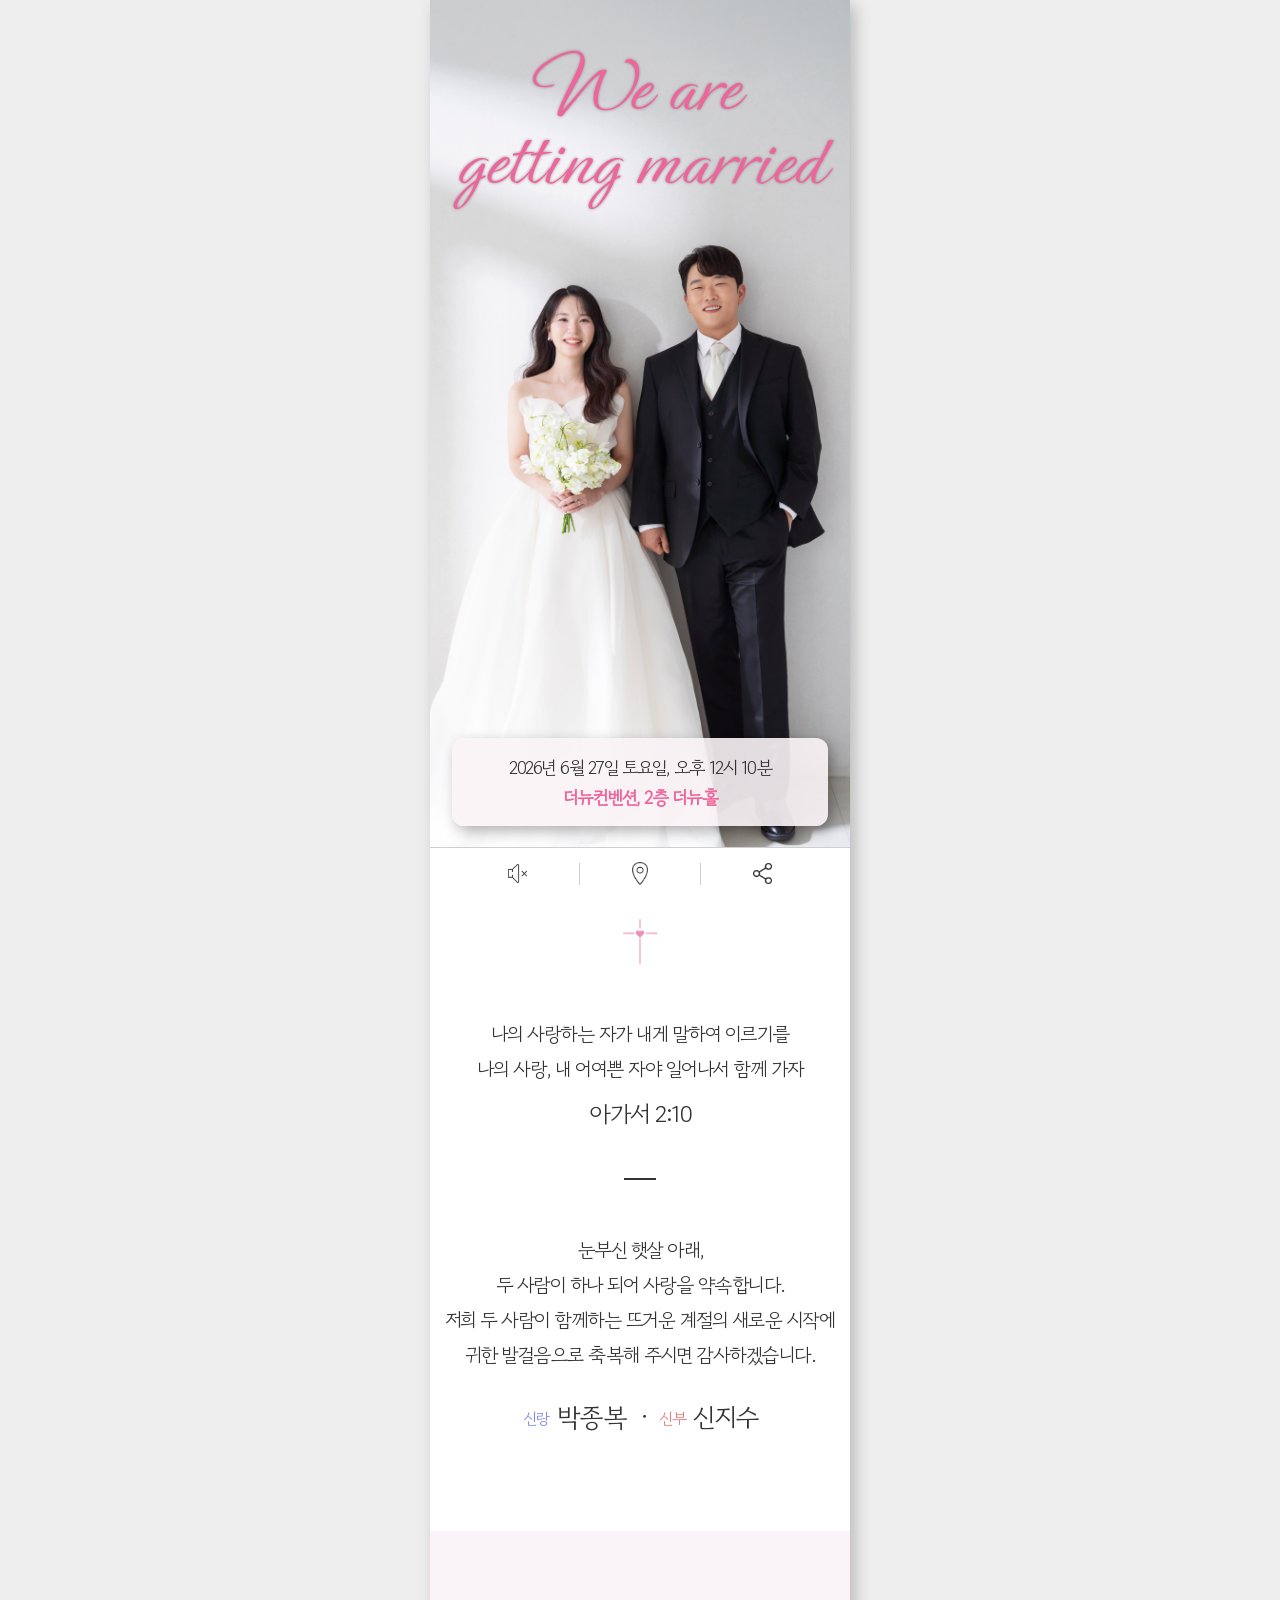
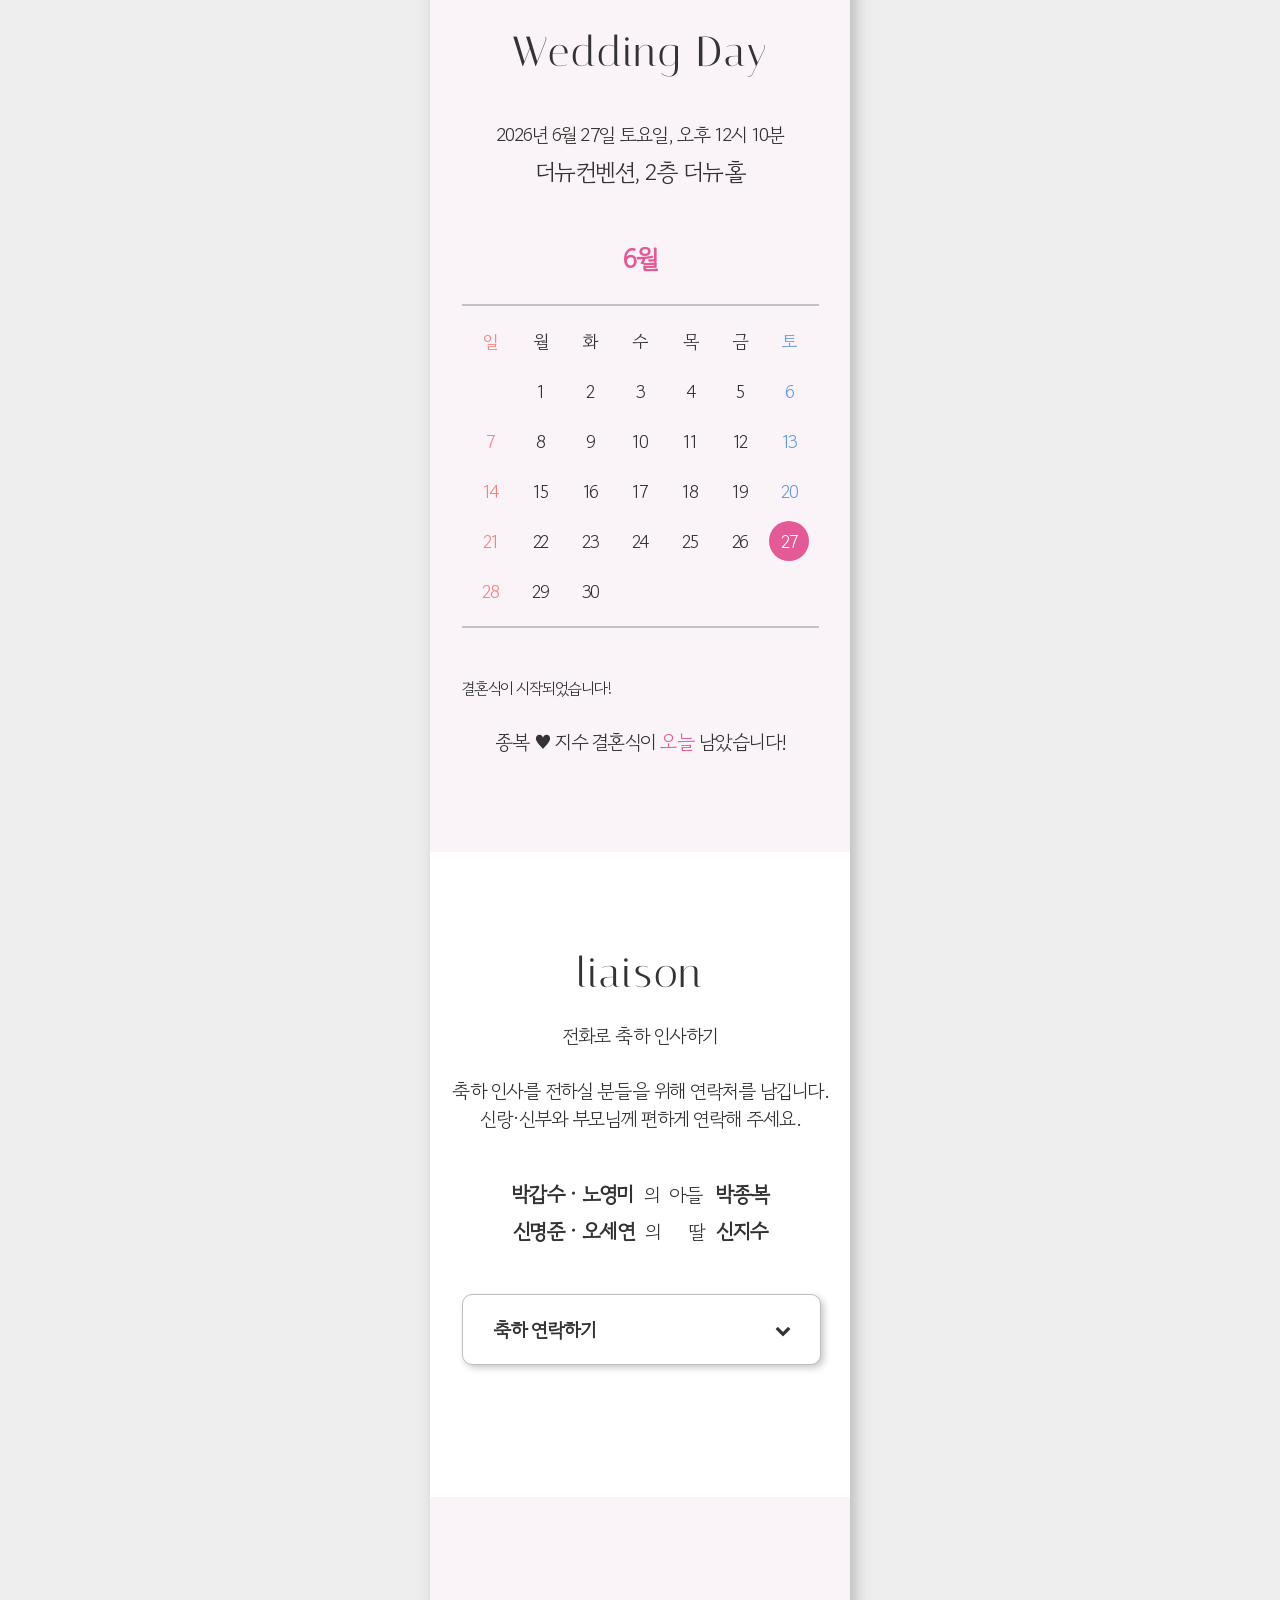
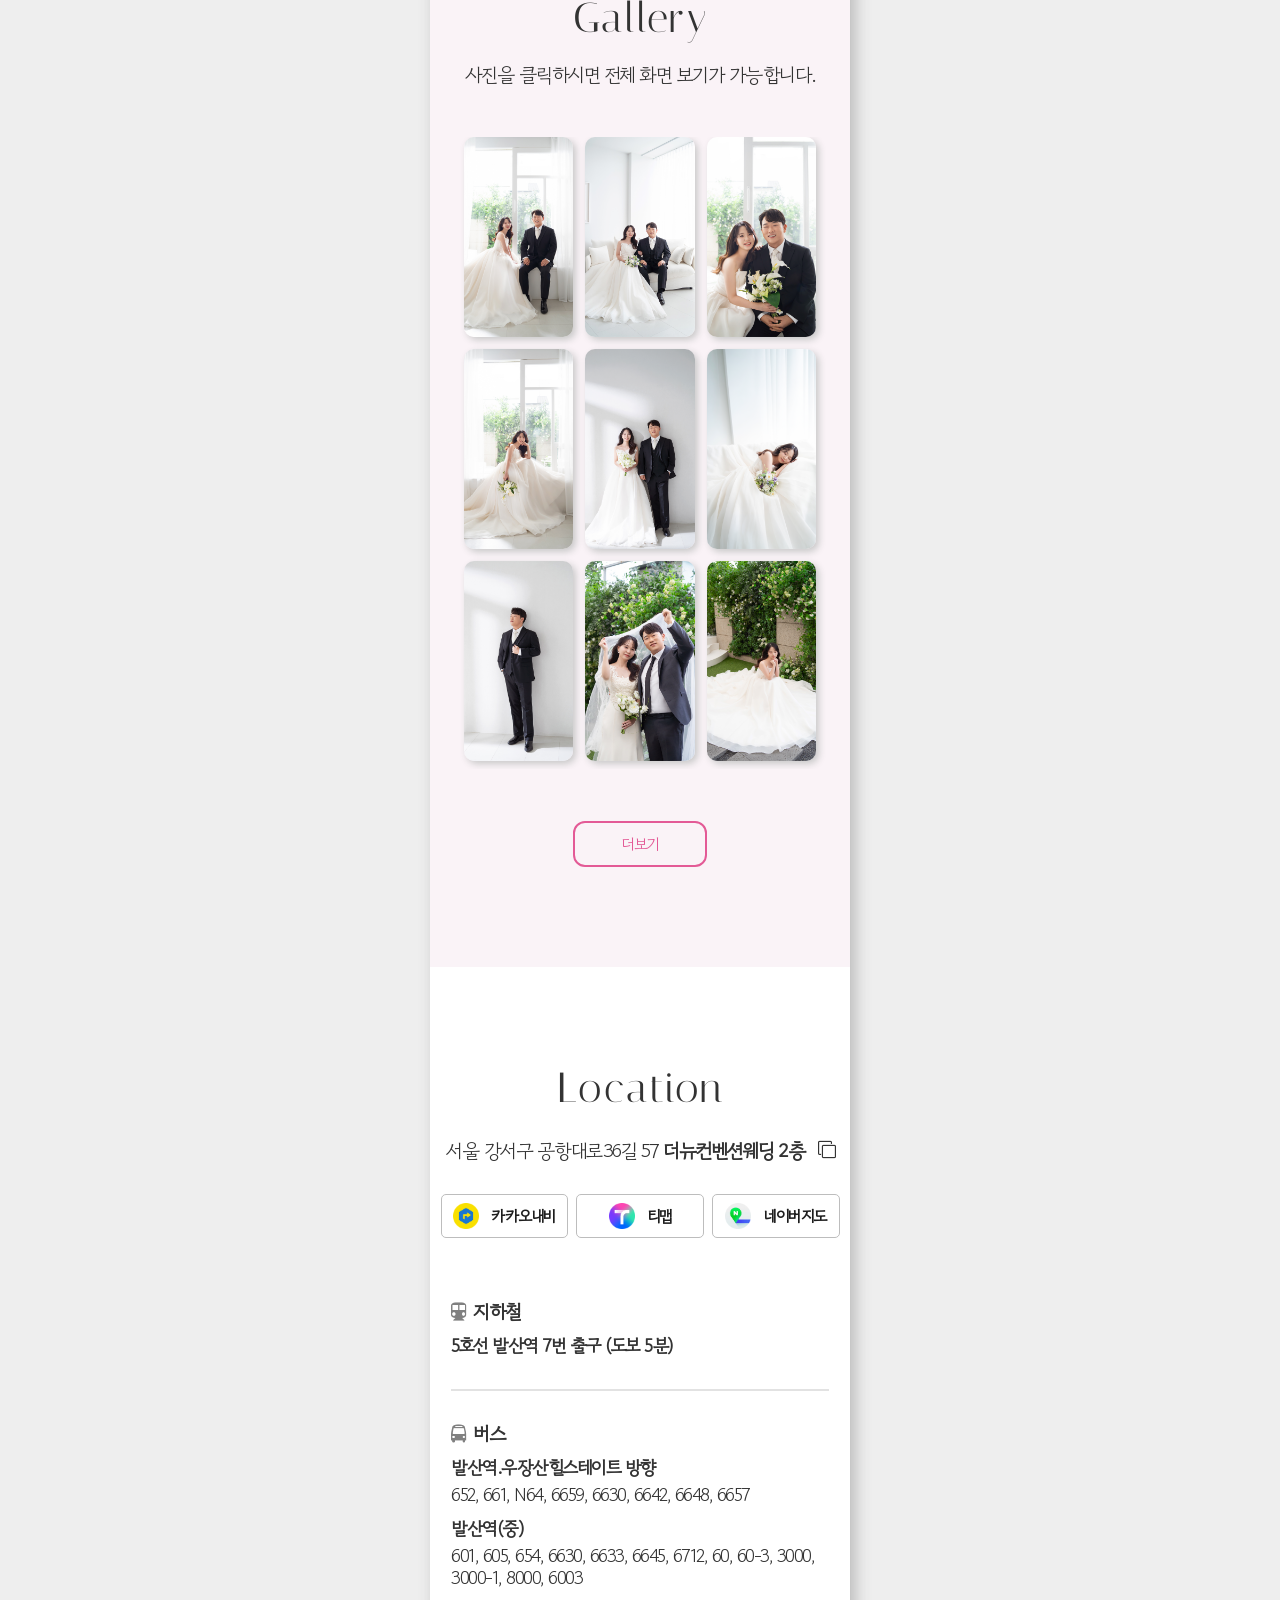
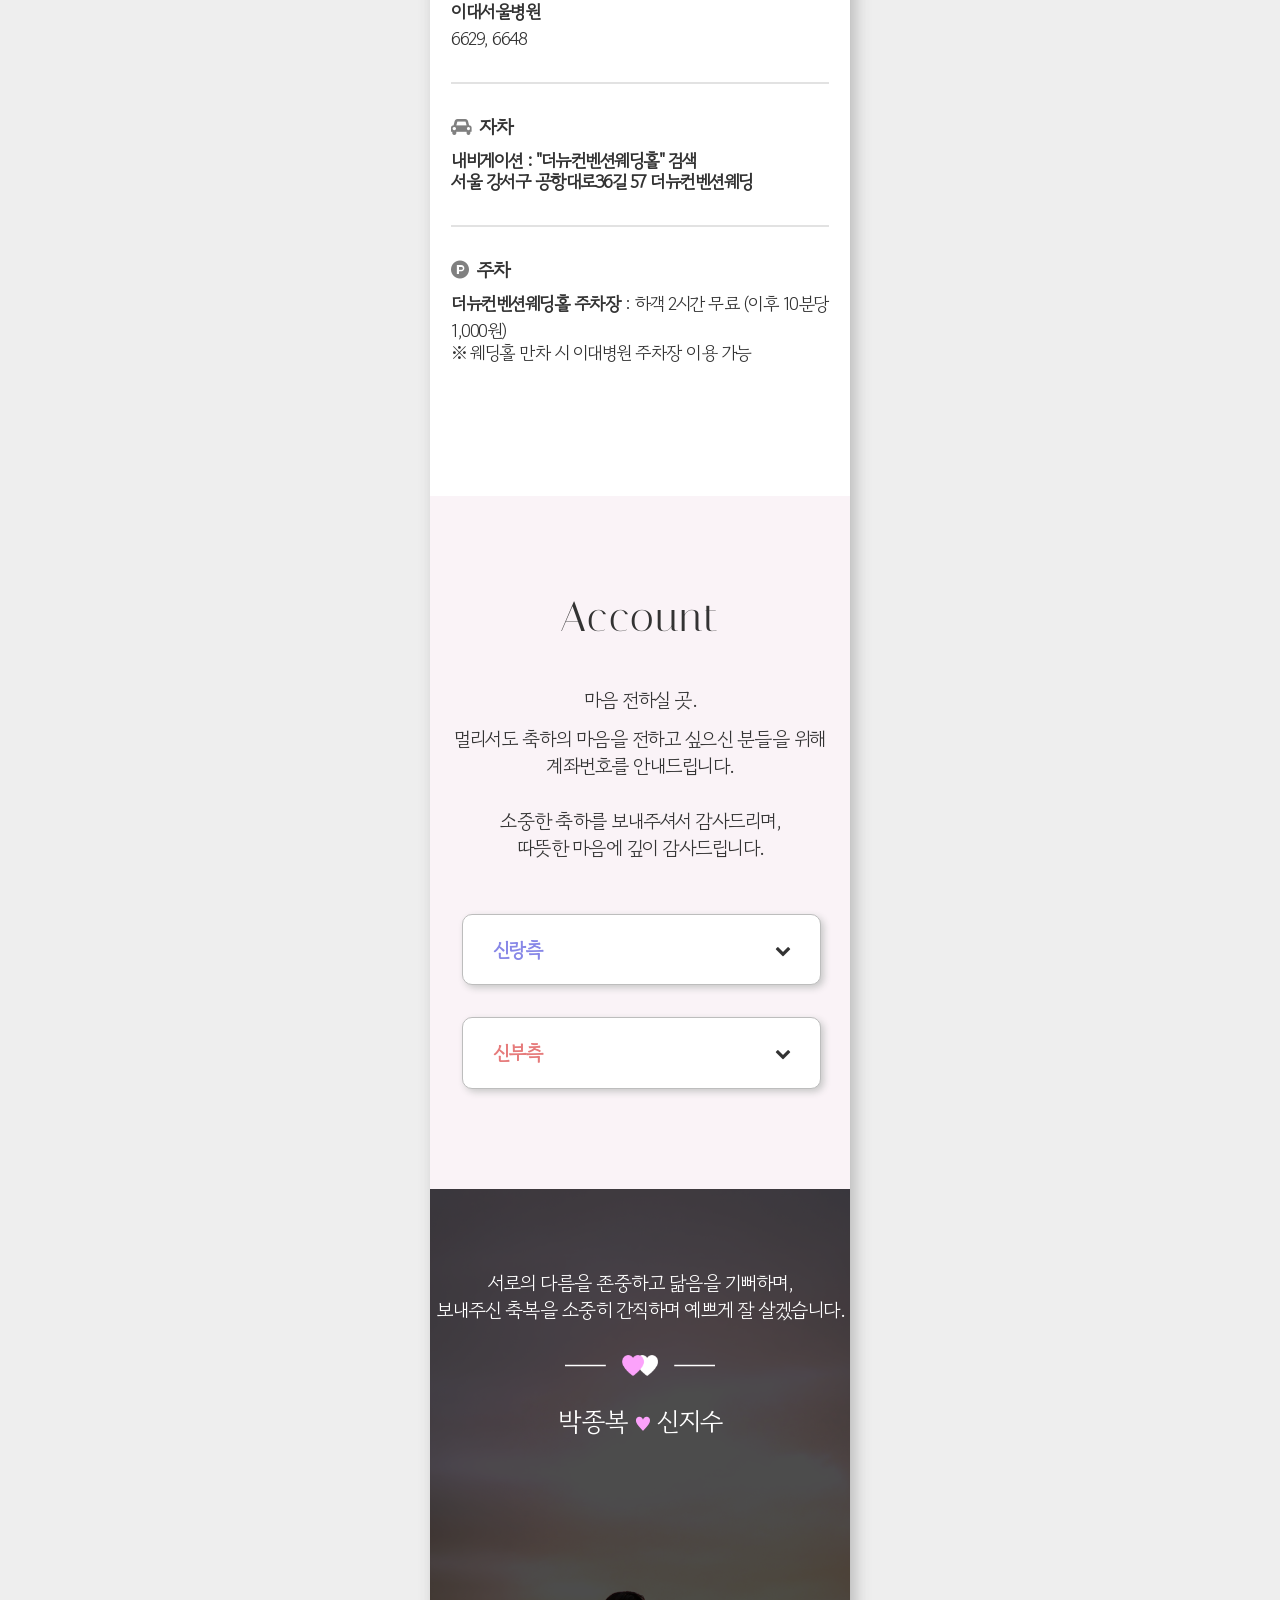
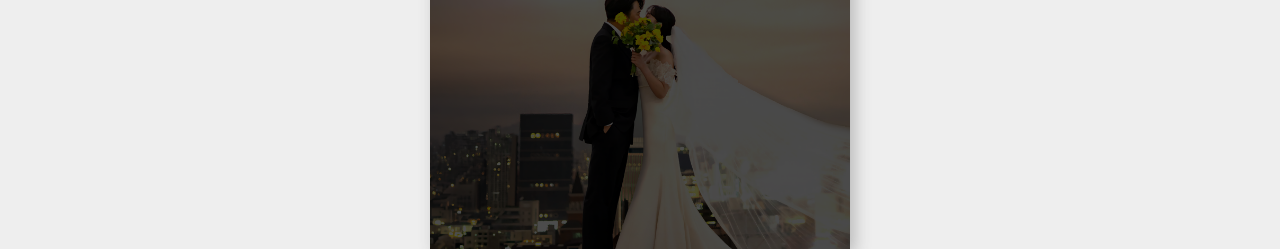
==== commit c39414a0: "Add files via upload" ====
--- a/jbjs_wedding.html
+++ b/jbjs_wedding.html
@@ -28,7 +28,7 @@
     <meta property="og:title" content="박종복 ♥ 신지수 결혼합니다!" />
     <meta
       property="og:description"
-      content="2026년 6월 27일 토요일 오후 12시 10분 - 더뉴컨벤션"
+      content="26.6.27 토요일 12시 10분 / 더뉴컨벤션"
     />
 
     <!-- ❗ 레포명 수정 필수 -->
@@ -88,81 +88,219 @@
   <body>
     <!-- 본 모바일 청첩장 레이아웃 -->
     <div class="guideline">
+      <div class="poppop">
+        <div class="pop_item">
+          <div class="bgm"><img src="img/off.png" alt="" /></div>
+
+          <audio id="bgmAudio" loop>
+            <source src="music/music.mp3" type="audio/mpeg" />
+          </audio>
+
+          <span class="line"></span>
+
+          <!-- 위치 버튼 -->
+          <div class="makr">
+            <img src="img/makr.png" alt="" />
+          </div>
+
+          <span class="line"></span>
+
+          <div class="share">
+            <img src="img/share.png" alt="" />
+          </div>
+        </div>
+
+        <!-- 공유 팝업 -->
+        <div class="share_popup">
+          <div class="share_inner">
+            <!-- 닫기 -->
+            <button class="close_btn">✕</button>
+
+            <!-- 타이틀 -->
+            <p class="share_title">공유하기</p>
+
+            <!-- 버튼들 -->
+            <div class="share_list">
+              <!-- 링크복사 -->
+              <a href="javascript:void(0);" class="copy-link">
+                <div class="icon link">
+                  <img src="img/link.png" alt="" />
+                </div>
+
+                <span>링크 복사</span>
+              </a>
+            </div>
+          </div>
+        </div>
+
+        <!-- 지도 팝업 -->
+        <div class="map_popup">
+          <div class="map_inner">
+            <!-- 닫기 -->
+            <button class="map_close_btn">✕</button>
+
+            <!-- 타이틀 -->
+            <p class="map_title">지도 앱 열기</p>
+
+            <!-- 버튼들 -->
+            <div class="map_list">
+              <!-- 카카오맵 -->
+              <a href="https://place.map.kakao.com/26314220" target="_blank">
+                <div class="icon kakao_map">
+                  <img src="img/kakao_map.png" alt="" />
+                </div>
+
+                <span>카카오맵</span>
+              </a>
+
+              <!-- 네이버지도 -->
+              <a href="https://naver.me/5UEc8GRX" target="_blank">
+                <div class="icon naver_map">
+                  <img src="img/naver_map.png" alt="" />
+                </div>
+
+                <span>네이버지도</span>
+              </a>
+
+              <!-- 구글맵 -->
+              <a
+                href="https://maps.app.goo.gl/9M4SnXaUmhoSD5aZ8"
+                target="_blank"
+              >
+                <div class="icon google_map">
+                  <img src="img/google_map.png" alt="" />
+                </div>
+
+                <span>구글맵</span>
+              </a>
+            </div>
+          </div>
+        </div>
+
+        <script>
+          // 요소 선택
+          const bgmBtn = document.querySelector(".bgm");
+          const bgmAudio = document.getElementById("bgmAudio");
+
+          // 오디오 미리 로드
+          bgmAudio.preload = "auto";
+
+          // 시작 상태
+          let isPlaying = true;
+
+          // 페이지 로드 후 자동 재생
+          window.addEventListener("load", async () => {
+            try {
+              // 모바일 대응용 mute 후 재생
+              bgmAudio.muted = true;
+
+              await bgmAudio.play();
+
+              // 음소거 해제
+              bgmAudio.muted = false;
+
+              // 버튼 이미지 변경
+              bgmBtn.innerHTML = '<img src="img/on.png" alt="ON">';
+            } catch (e) {
+              // 자동재생 실패
+              isPlaying = false;
+
+              bgmBtn.classList.add("off");
+              bgmBtn.innerHTML = '<img src="img/off.png" alt="OFF">';
+            }
+          });
+
+          // BGM 버튼 클릭
+          bgmBtn.addEventListener("click", async () => {
+            if (isPlaying) {
+              bgmAudio.pause();
+
+              bgmBtn.classList.add("off");
+              bgmBtn.innerHTML = '<img src="img/off.png" alt="OFF">';
+            } else {
+              await bgmAudio.play();
+
+              bgmBtn.classList.remove("off");
+              bgmBtn.innerHTML = '<img src="img/on.png" alt="ON">';
+            }
+
+            isPlaying = !isPlaying;
+          });
+
+          // =========================
+          // 공유 팝업
+          // =========================
+
+          // 공유 버튼 클릭
+          $(".share").click(function () {
+            $(".share_popup").addClass("active");
+          });
+
+          // 공유팝업 닫기
+          $(".close_btn").click(function () {
+            $(".share_popup").removeClass("active");
+          });
+
+          // 바깥영역 클릭 시 닫기
+          $(".share_popup").click(function (e) {
+            if ($(e.target).hasClass("share_popup")) {
+              $(".share_popup").removeClass("active");
+            }
+          });
+
+          // 링크 복사
+          $(".copy-link").click(function () {
+            navigator.clipboard.writeText(
+              "https://parkjongbok1.github.io/jj_wedding/",
+            );
+
+            alert("링크가 복사되었습니다.");
+          });
+
+          // =========================
+          // 지도 팝업
+          // =========================
+
+          // 지도 버튼 클릭
+          $(".makr").click(function () {
+            $(".map_popup").addClass("active");
+          });
+
+          // 지도팝업 닫기
+          $(".map_close_btn").click(function () {
+            $(".map_popup").removeClass("active");
+          });
+
+          // 바깥영역 클릭 시 닫기
+          $(".map_popup").click(function (e) {
+            if ($(e.target).hasClass("map_popup")) {
+              $(".map_popup").removeClass("active");
+            }
+          });
+        </script>
+      </div>
+
       <div class="wrep">
         <!-- main -->
         <main class="main wrapper">
           <!-- sec01 비주얼 -->
           <section class="sec01 visual">
-            <div class="bgm"><img src="img/off.png" alt="" /></div>
-
-            <audio id="bgmAudio" loop>
-              <source src="music/music.mp3" type="audio/mpeg" />
-            </audio>
-
             <div class="title">
               <!-- <strong>2026.06.27 SAT 12:10 PM</strong> -->
               <h2>
                 We are <br />
                 getting married
               </h2>
-              <p>신랑 박종복 ♥ 신부 신지수</p>
+              <!-- <p>신랑 박종복 <span>♥</span> 신부 신지수</p> -->
             </div>
 
             <div class="title02">
-              <p>2026년 6월 27일 토요일, 오후 12시 10분</p>
-              <strong>더뉴컨벤션, 2층 더뉴홀</strong>
+              <p>
+                2026년 6월 27일 토요일, 오후 12시 10분
+                <strong>더뉴컨벤션, 2층 더뉴홀</strong>
+              </p>
             </div>
           </section>
-
-          <script>
-            // 요소 선택
-            const bgmBtn = document.querySelector(".bgm");
-            const bgmAudio = document.getElementById("bgmAudio");
-
-            // 오디오 미리 로드
-            bgmAudio.preload = "auto";
-
-            // 시작 상태
-            let isPlaying = true;
-
-            // 페이지 로드 후 즉시 로딩
-            window.addEventListener("load", async () => {
-              try {
-                // 모바일 대응용 mute 후 선재생
-                bgmAudio.muted = true;
-
-                await bgmAudio.play();
-
-                // 바로 음소거 해제
-                bgmAudio.muted = false;
-
-                // 시작 버튼 이미지
-                bgmBtn.innerHTML = '<img src="img/on.png" alt="ON">';
-              } catch (e) {
-                // 자동재생 실패 시
-                isPlaying = false;
-                bgmBtn.classList.add("off");
-                bgmBtn.innerHTML = '<img src="img/off.png" alt="OFF">';
-              }
-            });
-
-            // 클릭 이벤트
-            bgmBtn.addEventListener("click", async () => {
-              if (isPlaying) {
-                bgmAudio.pause();
-
-                bgmBtn.classList.add("off");
-                bgmBtn.innerHTML = '<img src="img/off.png" alt="OFF">';
-              } else {
-                await bgmAudio.play();
-
-                bgmBtn.classList.remove("off");
-                bgmBtn.innerHTML = '<img src="img/on.png" alt="ON">';
-              }
-
-              isPlaying = !isPlaying;
-            });
-          </script>
 
           <!-- sec02 인사말 -->
           <section class="sec02 greeting">
@@ -250,8 +388,8 @@
 
               <div class="top ani t-delay0_3">
                 <span>
-                  나의 사랑하는 자가 내게 말하여 이르기를 나의 사랑,<br />
-                  내 어여쁜 자야 일어나서 함께 가자
+                  나의 사랑하는 자가 내게 말하여 이르기를<br />
+                  나의 사랑, 내 어여쁜 자야 일어나서 함께 가자
                 </span>
                 <strong>아가서 2:10</strong>
               </div>
@@ -260,13 +398,14 @@
 
               <div class="btm">
                 <span class="ani t-delay0_5">
-                  눈부신 햇살 아래, 두 사람이 하나 되어 사랑을 약속합니다.<br />
+                  눈부신 햇살 아래,<br />
+                  두 사람이 하나 되어 사랑을 약속합니다.<br />
                   저희 두 사람이 함께하는 뜨거운 계절의 새로운 시작에<br />
                   귀한 발걸음으로 축복해 주시면 감사하겠습니다.
                 </span>
                 <h2 class="ani t-delay0_6">
                   <span style="color: rgb(135 135 231)">신랑</span> 박종복 ㆍ
-                  <span style="color: rgb(230, 123, 123); margin-left: 3px">
+                  <span style="color: rgb(230, 123, 123); margin-left: 5px">
                     신부
                   </span>
                   신지수
@@ -577,96 +716,96 @@
                   <img src="gallery01/gallery_img02.png" alt="" />
                 </a>
                 <a href="#" class="item gallery_img03 ani t-delay0_4">
-                  <img src="gallery01/gallery_img03.png" alt="" />
+                  <!-- <img src="gallery01/gallery_img03.png" alt="" /> -->
+                  <img src="gallery01/gallery_img04.png" alt="" />
                 </a>
               </div>
               <div class="desc desc02">
                 <a href="#" class="item gallery_img04 ani t-delay0_5">
-                  <img src="gallery01/gallery_img04.png" alt="" />
+                  <img src="gallery01/gallery_img05.png" alt="" />
                 </a>
                 <a href="#" class="item gallery_img05 ani t-delay0_6">
-                  <img src="gallery01/gallery_img05.png" alt="" />
+                  <img src="gallery02/gallery_img06.png" alt="" />
                 </a>
                 <a href="#" class="item gallery_img06 ani t-delay0_7">
-                  <img src="gallery02/gallery_img06.png" alt="" />
+                  <img src="gallery02/gallery_img07.png" alt="" />
                 </a>
               </div>
               <div class="desc desc03">
                 <a href="#" class="item gallery_img07 ani t-delay0_8">
-                  <img src="gallery02/gallery_img07.png" alt="" />
+                  <img src="gallery02/gallery_img08.png" alt="" />
                 </a>
                 <a href="#" class="item gallery_img08 ani t-delay0_9">
-                  <img src="gallery02/gallery_img08.png" alt="" />
+                  <img src="gallery03/gallery_img13.png" alt="" />
                 </a>
                 <a href="#" class="item gallery_img09 ani t-delay1">
-                  <img src="gallery02/gallery_img09.png" alt="" />
+                  <img src="gallery03/gallery_img14.png" alt="" />
                 </a>
               </div>
               <div class="desc desc04">
                 <a href="#" class="item gallery_img10">
+                  <img src="gallery02/gallery_img09.png" alt="" />
+                </a>
+                <a href="#" class="item gallery_img11">
                   <img src="gallery02/gallery_img10.png" alt="" />
                 </a>
-                <a href="#" class="item gallery_img11">
+                <a href="#" class="item gallery_img12">
                   <img src="gallery03/gallery_img11.png" alt="" />
-                </a>
-                <a href="#" class="item gallery_img12">
-                  <img src="gallery03/gallery_img13.png" alt="" />
                 </a>
               </div>
               <div class="desc desc05">
                 <a href="#" class="item gallery_img13">
-                  <img src="gallery03/gallery_img14.png" alt="" />
+                  <img src="gallery04/gallery_img16.png" alt="" />
                 </a>
                 <a href="#" class="item gallery_img14">
-                  <img src="gallery03/gallery_img15.png" alt="" />
+                  <img src="gallery04/gallery_img17.png" alt="" />
                 </a>
                 <a href="#" class="item gallery_img15">
-                  <img src="gallery04/gallery_img16.png" alt="" />
+                  <img src="gallery04/gallery_img18.png" alt="" />
                 </a>
               </div>
               <div class="desc desc06">
                 <a href="#" class="item gallery_img16">
-                  <img src="gallery04/gallery_img17.png" alt="" />
+                  <img src="gallery04/gallery_img19.png" alt="" />
                 </a>
                 <a href="#" class="item gallery_img17">
-                  <img src="gallery04/gallery_img18.png" alt="" />
+                  <img src="gallery04/gallery_img20.png" alt="" />
                 </a>
                 <a href="#" class="item gallery_img18">
-                  <img src="gallery04/gallery_img19.png" alt="" />
+                  <img src="gallery05/gallery_img21.png" alt="" />
                 </a>
               </div>
               <div class="desc desc07">
                 <a href="#" class="item gallery_img19">
-                  <img src="gallery04/gallery_img20.png" alt="" />
+                  <img src="gallery05/gallery_img22.png" alt="" />
                 </a>
                 <a href="#" class="item gallery_img20">
-                  <img src="gallery05/gallery_img21.png" alt="" />
+                  <img src="gallery05/gallery_img23.png" alt="" />
                 </a>
                 <a href="#" class="item gallery_img21">
-                  <img src="gallery05/gallery_img22.png" alt="" />
+                  <img src="gallery05/gallery_img24.png" alt="" />
                 </a>
               </div>
               <div class="desc desc08">
                 <a href="#" class="item gallery_img22">
-                  <img src="gallery05/gallery_img23.png" alt="" />
+                  <img src="gallery05/gallery_img25.png" alt="" />
                 </a>
                 <a href="#" class="item gallery_img23">
-                  <img src="gallery05/gallery_img25.png" alt="" />
+                  <img src="gallery06/gallery_img26.png" alt="" />
                 </a>
                 <a href="#" class="item gallery_img24">
-                  <img src="gallery06/gallery_img26.png" alt="" />
-                  <img src="gallery05/gallery_img24.png" alt="" />
+                  <img src="gallery06/gallery_img27.png" alt="" />
                 </a>
               </div>
               <div class="desc desc09">
                 <a href="#" class="item gallery_img25">
-                  <img src="gallery06/gallery_img27.png" alt="" />
+                  <img src="gallery06/gallery_img28.png" alt="" />
                 </a>
                 <a href="#" class="item gallery_img26">
-                  <img src="gallery06/gallery_img28.png" alt="" />
+                  <img src="gallery06/gallery_img29.png" alt="" />
                 </a>
                 <a href="#" class="item gallery_img27">
-                  <img src="gallery06/gallery_img29.png" alt="" />
+                  <img src="gallery03/gallery_img15.png" alt="" />
                 </a>
               </div>
             </div>
@@ -942,47 +1081,36 @@
               </script>
             </div>
 
+            <div class="contact_btns">
+              <a href="https://kko.to/PDTqTkK4Lo" class="btns" target="_blank">
+                <img src="img/kakao_navi.png" alt="" />
+                <span>카카오내비</span>
+              </a>
+              <a href="https://tmap.life/dc025d23" class="btns" target="_blank">
+                <img src="img/t_map.png" alt="" />
+                <span>티맵</span>
+              </a>
+              <a
+                href="https://naver.me/5UEc8GRX"
+                class="btns btns3"
+                target="_blank"
+              >
+                <img src="img/naver_map.png" alt="" />
+                <span>네이버지도</span>
+              </a>
+            </div>
+
             <div class="contact_items ani t-delay0_5">
-              <!-- 자차 -->
               <div class="desc">
+                <!-- 지하철 01 -->
                 <div class="item item01">
-                  <div class="contact_btns">
-                    <a
-                      href="https://kko.to/PDTqTkK4Lo"
-                      class="btns"
-                      target="_blank"
-                    >
-                      <img src="img/kakao_navi.png" alt="" />
-                      <span>카카오내비</span>
-                    </a>
-                    <a
-                      href="https://tmap.life/dc025d23"
-                      class="btns"
-                      target="_blank"
-                    >
-                      <img src="img/t_map.png" alt="" />
-                      <span>티맵</span>
-                    </a>
-                    <a
-                      href="https://naver.me/5UEc8GRX"
-                      class="btns btns3"
-                      target="_blank"
-                    >
-                      <img src="img/naver_map.png" alt="" />
-                      <span>네이버지도</span>
-                    </a>
-                  </div>
-
-                  <h3><i class="fa fa-car" aria-hidden="true"></i> 자차</h3>
-                  <p>
-                    <span>
-                      내비게이션 : "더뉴컨벤션웨딩홀" 검색<br />
-                      서울 강서구 공항대로36길 57 더뉴컨벤션웨딩
-                    </span>
-                  </p>
+                  <h3>
+                    <i class="fa fa-subway" aria-hidden="true"></i> 지하철
+                  </h3>
+                  <p><span>5호선 발산역 7번 출구 (도보 5분)</span></p>
                 </div>
 
-                <!-- 버스 -->
+                <!-- 버스 02 -->
                 <div class="item item02">
                   <h3><i class="fa fa-bus" aria-hidden="true"></i> 버스</h3>
                   <p>
@@ -1002,12 +1130,15 @@
                   </p>
                 </div>
 
-                <!-- 지하철 -->
+                <!-- 자차 03 -->
                 <div class="item item03">
-                  <h3>
-                    <i class="fa fa-subway" aria-hidden="true"></i> 지하철
-                  </h3>
-                  <p><span>5호선 발산역 하차 7번 출구(도보 5분)</span></p>
+                  <h3><i class="fa fa-car" aria-hidden="true"></i> 자차</h3>
+                  <p>
+                    <span>
+                      내비게이션 : "더뉴컨벤션웨딩홀" 검색<br />
+                      서울 강서구 공항대로36길 57 더뉴컨벤션웨딩
+                    </span>
+                  </p>
                 </div>
 
                 <!-- 주차 -->
@@ -1154,6 +1285,34 @@
                 });
               });
             </script>
+            <script>
+              // 계좌 복사 기능
+              document.querySelectorAll(".account_copyBtn").forEach((btn) => {
+                btn.addEventListener("click", function (e) {
+                  e.preventDefault();
+
+                  // li 부모 찾기
+                  const item = this.closest(".account_item");
+
+                  // 이름 가져오기
+                  const title = item
+                    .querySelector("h4")
+                    .innerText.replace(/\s+/g, " ")
+                    .trim();
+
+                  // 계좌번호 영역 가져오기
+                  const copyText = item
+                    .querySelector(".copy")
+                    .childNodes[0].textContent.trim();
+
+                  // 계좌번호 복사
+                  navigator.clipboard.writeText(copyText);
+
+                  // 알림
+                  alert(`${title} 계좌가 복사 되었습니다.`);
+                });
+              });
+            </script>
           </section>
 
           <!-- footer -->
@@ -1168,19 +1327,12 @@
 
               <h3>박종복 <span>♥</span> 신지수</h3>
             </div>
-
-            <div class="link_box">
-              <a href="#"
-                ><img src="img/kakao.png" alt="" />카카오톡 공유하기</a
-              >
-              <a href="#"><img src="img/link.png" alt="" />링크 복사하기</a>
-            </div>
           </section>
         </main>
       </div>
     </div>
 
-    <script>
+    <!-- <script>
       (function () {
         "use strict";
 
@@ -1304,6 +1456,6 @@
           e.preventDefault();
         });
       })();
-    </script>
+    </script> -->
   </body>
 </html>
--- a/css/style.css
+++ b/css/style.css
@@ -12,6 +12,9 @@
 
 @import url("https://fonts.googleapis.com/css2?family=Ms+Madi&display=swap");
 /* font-family: "Ms Madi", cursive; */
+
+@import url("https://fonts.googleapis.com/css2?family=Ephesis&display=swap");
+/* font-family: "Ephesis", cursive; */
 
 /* body {
   max-width: 1920px;
@@ -25,6 +28,7 @@
   background: #ffffff;
   font-family: "Gowun Dodum", sans-serif;
   scroll-behavior: smooth;
+  letter-spacing: -1.5px;
 }
 
 body {
@@ -38,6 +42,10 @@
   overflow: hidden;
   height: 100vh;
 }
+* {
+  -webkit-tap-highlight-color: transparent;
+  outline: none;
+}
 /* .guideline,
 .preparation,
 .intro {
@@ -55,36 +63,396 @@
 section,
 .intro {
   width: 100%;
-  max-width: 620px;
+  max-width: 420px;
   margin: 0 auto;
   position: relative;
-}
-section {
-  width: 100%;
-  max-width: 620px;
-  /* height: 50vh; */
-  /* background: pink; */
-}
-/* section:nth-child(even) {
-  background: darkcyan;
-} */
+  letter-spacing: -1.5px;
+}
+
+@keyframes load_top {
+  0% {
+    transform: translateY(-30px);
+    opacity: 0;
+  }
+  100% {
+    transform: translateX(0);
+    opacity: 1;
+  }
+}
+@keyframes load_btm {
+  0% {
+    transform: translateY(20px);
+    opacity: 0;
+  }
+  100% {
+    transform: translateX(0);
+    opacity: 1;
+  }
+}
+@keyframes load_head {
+  0% {
+    transform: translateY(-20px) translateX(-50%);
+    opacity: 0;
+  }
+  100% {
+    transform: translateX(0) translateX(-50%);
+    opacity: 1;
+  }
+}
+@keyframes load_R {
+  0% {
+    transform: translateX(-20px);
+    opacity: 0;
+  }
+  100% {
+    transform: translateX(0);
+    opacity: 1;
+  }
+}
+@keyframes load_L {
+  0% {
+    transform: translateX(15px);
+    opacity: 0;
+  }
+  100% {
+    transform: translateX(0);
+    opacity: 1;
+  }
+}
+@keyframes load_scale {
+  0% {
+    width: calc(100%);
+    height: calc(100vh);
+    transform: scale(1.1);
+    opacity: 0.5;
+    margin: 50px auto 0;
+  }
+  100% {
+    width: calc(100% - 60px);
+    height: calc(100vh - 130px);
+    transform: scale(1);
+    opacity: 1;
+    margin: 100px auto 0;
+  }
+}
+@keyframes load_bg {
+  0% {
+    opacity: 0;
+  }
+  100% {
+    opacity: 1;
+  }
+}
 
 .main {
   box-shadow: 5px 5px 15px rgb(185, 185, 185);
 }
 
+.pop_item {
+  width: 100%;
+  max-width: 420px;
+  margin: 0 auto;
+  height: 52px;
+
+  position: fixed;
+  left: 50%;
+  bottom: 0;
+  transform: translateX(-50%);
+  z-index: 9999;
+
+  display: flex;
+  justify-content: center;
+  align-items: center;
+
+  background: #fff;
+  border-top: 1px solid #cfcfcf;
+}
+.pop_item .line {
+  width: 1px;
+  height: 22px;
+  display: block;
+  background: #cecece;
+  margin: 0 52px;
+}
+.pop_item div {
+  cursor: pointer;
+  width: 4.5%;
+}
+.pop_item div img {
+  width: 100%;
+}
+.pop_item .bgm {
+}
+.pop_item .bgm img {
+}
+.pop_item .makr {
+  width: 3.8%;
+}
+
+.pop_item .share {
+}
+.pop_item .share img {
+}
+/* 공유 팝업 */
+.share_popup {
+  position: fixed;
+  top: 0;
+  left: 0;
+
+  width: 100%;
+  height: 100vh;
+
+  background: rgba(0, 0, 0, 0.45);
+
+  z-index: 9999;
+
+  display: none;
+
+  justify-content: center;
+  align-items: flex-end;
+
+  /* padding: 20px; */
+}
+
+/* 팝업 활성화 */
+.share_popup.active {
+  display: flex;
+}
+
+/* 내부 */
+.share_inner {
+  width: 100%;
+  max-width: 280px;
+  background: #fff;
+  border-radius: 26px 26px 0 0;
+  padding: 30px 22px 40px;
+  position: relative;
+  animation: popupUp 0.35s ease;
+}
+
+/* 등장 */
+@keyframes popupUp {
+  from {
+    transform: translateY(100%);
+  }
+
+  to {
+    transform: translateY(0);
+  }
+}
+
+/* 닫기 */
+.close_btn {
+  position: absolute;
+  top: 18px;
+  right: 18px;
+
+  border: none;
+  background: none;
+
+  font-size: 19.5px;
+  cursor: pointer;
+}
+
+/* 타이틀 */
+.share_title {
+  text-align: center;
+
+  font-size: 19.5px;
+  font-weight: 600;
+
+  margin-bottom: 28px;
+}
+
+/* 버튼 리스트 */
+.share_list {
+  display: flex;
+  justify-content: center;
+  gap: 16px;
+}
+
+/* 버튼 */
+.share_list a {
+  width: 120px;
+
+  text-decoration: none;
+  color: #222;
+
+  display: flex;
+  flex-direction: column;
+  align-items: center;
+}
+
+/* 아이콘 */
+.share_list .icon {
+  width: 120px;
+  height: 120px;
+
+  border-radius: 14px;
+
+  display: flex;
+  justify-content: center;
+  align-items: center;
+
+  margin-bottom: 12px;
+}
+
+/* 카카오 */
+.share_list .kakao {
+  background: #fee500;
+}
+
+/* 링크 */
+.share_list .link {
+  background: #f1f1f1;
+}
+
+/* 이미지 */
+.share_list .icon img {
+  width: 42px;
+}
+
+/* 텍스트 */
+.share_list span {
+  font-size: 15px;
+  font-weight: 500;
+}
+
+/* 지도 팝업 */
+.map_popup {
+  position: fixed;
+  top: 0;
+  left: 0;
+
+  width: 100%;
+  height: 100vh;
+
+  background: rgba(0, 0, 0, 0.45);
+
+  z-index: 9999;
+
+  display: none;
+
+  justify-content: center;
+  align-items: flex-end;
+}
+
+/* 활성화 */
+.map_popup.active {
+  display: flex;
+}
+
+/* 내부 */
+.map_inner {
+  width: 100%;
+  max-width: 280px;
+
+  background: #fff;
+
+  border-radius: 26px 26px 0 0;
+
+  padding: 30px 22px 40px;
+
+  position: relative;
+
+  animation: popupUp 0.35s ease;
+}
+
+/* 닫기 */
+.map_close_btn {
+  position: absolute;
+  top: 18px;
+  right: 18px;
+
+  border: none;
+  background: none;
+
+  font-size: 19.5px;
+  cursor: pointer;
+}
+
+/* 타이틀 */
+.map_title {
+  text-align: center;
+
+  font-size: 19.5px;
+  font-weight: 600;
+
+  margin-bottom: 28px;
+}
+
+/* 리스트 */
+.map_list {
+  display: flex;
+  justify-content: center;
+  gap: 16px;
+}
+
+/* 버튼 */
+.map_list a {
+  width: 120px;
+
+  text-decoration: none;
+  color: #222;
+
+  display: flex;
+  flex-direction: column;
+  align-items: center;
+}
+
+/* 아이콘 */
+.map_list .icon {
+  width: 78px;
+  height: 78px;
+
+  border-radius: 14px;
+
+  display: flex;
+  justify-content: center;
+  align-items: center;
+
+  margin-bottom: 12px;
+}
+
+/* 카카오맵 */
+.kakao_map {
+  background: #fee500;
+}
+
+/* 네이버 */
+.naver_map {
+  background: #03c75a;
+}
+
+/* 구글 */
+.google_map {
+  background: #f1f1f1;
+}
+
+/* 이미지 */
+.map_list .icon img {
+  width: 38px;
+}
+
+/* 텍스트 */
+.map_list span {
+  font-size: 15px;
+  font-weight: 500;
+}
+
 /* visual */
 .visual {
-  height: 1300px;
-  background: url("../img/visual_bg.png") no-repeat center top;
+  height: calc(100vh - 52px);
+  background: url("../img/visual_bg.png") no-repeat center bottom;
   /* background: url("../img/visual_bg02.png") no-repeat center top; */
-  /* background: url("../img/visual_bg.png") no-repeat center top; */
   background-size: cover;
 
   display: flex;
   justify-content: space-between;
   align-items: center;
   flex-direction: column;
+
+  animation: load_bg 2s both;
 }
 .visual .top_pont {
   width: 93%;
@@ -93,51 +461,8 @@
   justify-content: space-between;
   align-items: center;
 }
-.visual .top_pont .tt {
-}
-.visual span {
-  font-size: 20px;
-  color: #fff;
-  text-shadow: 1.5px 2px 3px rgb(73, 73, 73);
-
-  animation: load_tr2 5s infinite linear;
-  display: block;
-}
-@keyframes load_tr2 {
-  0% {
-    color: #fff;
-  }
-
-  50% {
-    color: #fde3ef;
-  }
-
-  100% {
-    color: #fff;
-  }
-}
-.visual .bgm {
-  width: 30px;
-  height: 30px;
-  background: rgba(255, 255, 255, 0.5);
-  border-radius: 50%;
-  cursor: pointer;
-  position: fixed;
-  right: 30px;
-  top: 30px;
-  z-index: 9999;
-  border: 1px solid #664966;
-
-  display: flex;
-  justify-content: center;
-  align-items: center;
-}
-.visual .bgm img {
-  width: 35%;
-}
 
 .visual .title {
-  text-shadow: 0px 0px 5px rgb(249 150 150);
   text-align: center;
 
   margin: 52px 0 0;
@@ -148,22 +473,28 @@
   color: #3a3a3a;
 }
 .visual .title h2 {
-  font-size: 100px;
+  font-size: 82px;
   line-height: 0.9;
   color: #ed659a;
-  font-family: "Ms Madi", cursive;
-
+  text-shadow: 0px 0px 3px #997d89;
+  /* font-family: "Ms Madi", cursive; */
+  font-family: "Ephesis", cursive;
   display: block;
   width: 100%;
   text-align: center;
   letter-spacing: 0px;
-
-  margin: 32px 0 52px;
+  margin: 0 0 36px;
 }
 .visual .title p {
   font-size: 22px;
   font-weight: 500;
-  color: #ed659a;
+  letter-spacing: 0px;
+  color: #ffffff;
+  /* text-shadow: 0px 0px 5px rgb(86 86 86); */
+}
+.visual .title p span {
+  font-size: 18px;
+  display: inline-block;
 }
 
 .visual .title02 {
@@ -173,24 +504,22 @@
   border-radius: 12px;
   text-align: center;
   position: absolute;
-  bottom: 32px;
+  bottom: 22px;
   left: 50%;
   transform: translateX(-50%);
   color: #fff;
   box-shadow: 4px 5px 14px rgba(0, 0, 0, 0.3);
 }
 .visual .title02 p {
-  font-size: 20px;
+  font-size: 18px;
   font-weight: 500;
-  /* color: #ed659a; */
   color: #333;
 }
 .visual .title02 strong {
-  font-size: 20px;
   font-weight: 600;
   display: block;
+  color: #ed659a;
   margin-top: 12px;
-  color: #ed659a;
 }
 
 /* greeting */
@@ -215,7 +544,7 @@
 .greeting .top {
 }
 .greeting .top span {
-  font-size: 22px;
+  font-size: 19.5px;
   /* font-weight: 400; */
   line-height: 1.8;
 }
@@ -236,12 +565,12 @@
 .greeting .btm {
 }
 .greeting .btm span {
-  font-size: 22px;
+  font-size: 19.5px;
   line-height: 1.8;
   display: inline-block;
 }
 .greeting .btm h2 {
-  font-size: 30px;
+  font-size: 26px;
   font-weight: 400;
   margin-top: 32px;
   display: flex;
@@ -273,11 +602,11 @@
 .account .title p,
 .liaison .title p {
   margin: 32px 0;
-  font-size: 22px;
+  font-size: 19.5px;
 }
 .account .title span,
 .liaison .title span {
-  font-size: 22px;
+  font-size: 19.5px;
   line-height: 1.4;
 }
 
@@ -293,14 +622,14 @@
   margin-bottom: 16px;
 }
 .liaison_infor h3 span {
-  font-size: 20px;
+  font-size: 19.5px;
   font-weight: 500;
   margin: 0 12px;
 }
 
 .account .desc,
 .liaison .desc {
-  width: 80%;
+  width: 85%;
   margin: 52px auto 0;
 }
 .account .desc .items,
@@ -337,7 +666,7 @@
 
 .account .desc .items .top_name h3,
 .liaison .desc .items .top_name h3 {
-  font-size: 22px;
+  font-size: 19.5px;
   font-weight: 600;
 }
 .account .desc .items .top_name h3 span,
@@ -368,7 +697,7 @@
 }
 
 .liaison .desc .items ul .liaison_item.list_name span {
-  font-size: 20px;
+  font-size: 19.5px;
   font-weight: 600;
 }
 .liaison .desc .items.active ul.liaison_desc01 {
@@ -400,7 +729,7 @@
 }
 .account .desc .items ul .account_item h4 span,
 .liaison .desc .items ul .liaison_item h4 span {
-  font-size: 22px;
+  font-size: 19.5px;
   margin-left: 6px;
   font-weight: 600;
   color: #333;
@@ -457,7 +786,7 @@
   /* font-size: 18px; */
 }
 .liaison .desc .items ul .liaison_item .copy .liaison_copyBtn {
-  padding: 2px 10px;
+  padding: 2px 0;
   border-radius: 0;
   background: transparent;
   display: inline-block;
@@ -497,21 +826,13 @@
 .gallery .title p,
 .contact .title p,
 .account .title p {
-  font-size: 22px;
+  font-size: 19.5px;
   /* font-weight: 500; */
 
   margin: 52px 0 16px;
 }
-/* .calendar_cont .title p .line {
-  display: inline-block;
-  width: 2px;
-  height: 16px;
-  background: #333333;
-  margin: 0 12px;
-} */
 .calendar_cont .title span {
   font-size: 24px;
-  /* font-weight: 500; */
   color: #333333;
   animation: load_tr 7s infinite linear;
   display: block;
@@ -532,7 +853,7 @@
 .calendar_num {
   text-align: center;
   margin-top: 62px;
-  font-size: 30px;
+  font-size: 26px;
   font-weight: 600;
   color: #e35a96;
 }
@@ -558,8 +879,8 @@
   margin: 15px auto 10px;
 }
 .calendar_desc ul li {
-  width: 50px;
-  height: 50px;
+  width: 40px;
+  height: 40px;
 
   text-align: center;
   display: flex;
@@ -592,7 +913,7 @@
 }
 #countdown .calendar_item {
   flex: 1;
-  height: 150px;
+  height: 90px;
 
   display: flex;
   justify-content: center;
@@ -605,15 +926,15 @@
   background: #fff;
 }
 #countdown .calendar_item h2 {
-  font-size: 38px;
+  font-size: 32px;
   /* font-weight: 400; */
 }
 #countdown .calendar_item span {
-  font-size: 15px;
-  /* font-weight: 400; */
+  font-size: 13px;
   color: #7c7c7c;
   display: block;
-  margin-top: 12px;
+  margin-top: 8px;
+  letter-spacing: 0px;
 }
 
 .calendar .comment {
@@ -621,7 +942,7 @@
   margin-top: 36px;
 }
 .calendar .comment h4 {
-  font-size: 22px;
+  font-size: 19.5px;
   /* font-weight: 500; */
 }
 .calendar .comment h4 span {
@@ -806,7 +1127,7 @@
 .contact .title h2 {
 }
 .contact .title p {
-  font-size: 22px;
+  font-size: 19.5px;
   margin: 32px 0;
   /* text-transform: ; */
 }
@@ -877,7 +1198,7 @@
   padding: 0;
 }
 .contact_items .desc .item h3 {
-  font-size: 20px;
+  font-size: 19.5px;
   font-weight: 600;
   color: #333333;
   margin-bottom: 12px;
@@ -917,16 +1238,16 @@
   display: none;
 }
 .contact_btns {
-  width: 100%;
+  width: 95%;
+  margin: 32px auto 0;
   display: flex;
   justify-content: space-between;
   align-items: center;
-  gap: 10px;
-  margin-top: 32px;
+  gap: 8px;
 }
 .contact_btns .btns {
   flex: 1;
-  height: 36px;
+  height: 42px;
 
   display: flex;
   justify-content: center;
@@ -936,26 +1257,12 @@
   border-radius: 5px;
   margin-bottom: 32px;
 }
-/* .contact_btns .btns::before {
-  content: "";
-  position: absolute;
-  right: 0;
-  top: 50%;
-  transform: translateY(-50%);
-  width: 2px;
-  height: 20px;
-  background: #bdbdbd;
-  display: block;
-} 
-.contact_btns .btns.btns3::before {
-  display: none;
-} */
 .contact_btns .btns img {
-  width: 30px;
-  height: 30px;
+  width: 26px;
+  height: 26px;
 }
 .contact_btns .btns span {
-  font-size: 17px;
+  font-size: 16px;
   font-weight: 600;
   color: #1d1d1d;
   margin-left: 12px;
@@ -982,7 +1289,7 @@
   text-align: center;
 }
 .footer .title span {
-  font-size: 22px;
+  font-size: 19.5px;
   line-height: 1.4;
 }
 .footer .title img {
@@ -1005,7 +1312,7 @@
 }
 .footer .link_box a {
   color: white;
-  font-size: 22px;
+  font-size: 19.5px;
 
   display: flex;
   justify-content: center;
@@ -1017,35 +1324,42 @@
   margin-right: 12px;
 }
 
-@media all and (min-width: 360px) and (max-width: 620px) {
+@media all and (min-width: 360px) and (max-width: 520px) {
+  .main,
+  section,
+  .intro {
+    width: 100%;
+    max-width: 100%;
+    margin: 0 auto;
+    position: relative;
+    letter-spacing: -1.5px;
+  }
+  .pop_item {
+    width: 100%;
+    max-width: 100%;
+  }
+
   /* visual */
   .visual {
-    height: 100vh;
-  }
-  .visual .bgm {
-    width: 6vw;
-    height: 6vw;
-
-    right: 4vw;
-    top: 4vw;
+    height: calc(100vh - 52px);
   }
   .visual .title {
-    margin: 10vw 0 0;
-  }
-  .visual .title strong {
-    font-size: 4.6vw;
+    margin: 20vw 0 0;
   }
   .visual .title h2 {
-    font-size: 17vw;
+    font-size: 20vw;
     line-height: 0.8;
-    margin: 4vw 0 10vw;
+    margin: 0;
   }
   .visual .title p {
     font-size: 4.5vw;
   }
+  .visual .title p span {
+    font-size: 4.5vw;
+  }
   .visual .title02 {
     bottom: 3.3%;
-    width: 75%;
+    width: 87%;
     padding: 4vw 2vw;
   }
   .visual .title02 p {
@@ -1053,7 +1367,7 @@
   }
   .visual .title02 strong {
     font-size: 4.5vw;
-    margin-top: 2vw;
+    margin-top: 3vw;
   }
 
   /* greeting */
@@ -1061,10 +1375,10 @@
     padding: 3vw 0 13vw;
   }
   .greeting .top span {
-    font-size: 4vw;
+    font-size: 4.6vw;
   }
   .greeting .top strong {
-    font-size: 4.5vw;
+    font-size: 5vw;
     margin-top: 3vw;
   }
 
@@ -1075,14 +1389,14 @@
     opacity: 0.8;
   }
   .greeting .btm span {
-    font-size: 4vw;
+    font-size: 4.6vw;
   }
   .greeting .btm h2 {
+    font-size: 5.6vw;
+    margin-top: 5vw;
+  }
+  .greeting .btm h2 span {
     font-size: 5vw;
-    margin-top: 5vw;
-  }
-  .greeting .btm h2 span {
-    font-size: 3.5vw;
   }
 
   /* account */
@@ -1102,19 +1416,19 @@
   }
   .account .title span,
   .liaison .title span {
-    font-size: 4vw;
+    font-size: 4.6vw;
   }
   .liaison_infor {
     margin-top: 9vw;
   }
   .liaison_infor h3 {
-    font-size: 4.5vw;
+    font-size: 5vw;
   }
   .liaison_infor h3:first-child {
     margin-bottom: 4vw;
   }
   .liaison_infor h3 span {
-    font-size: 4vw;
+    font-size: 4.6vw;
     margin: 0 2vw;
   }
   .liaison_infor h3:last-child span {
@@ -1140,7 +1454,7 @@
   }
   .account .desc .items .top_name h3,
   .liaison .desc .items .top_name h3 {
-    font-size: 4vw;
+    font-size: 4.6vw;
   }
   .account .desc .items ul,
   .liaison .desc .items ul {
@@ -1157,7 +1471,7 @@
   }
   .account .desc .items ul .account_item h4,
   .liaison .desc .items ul .liaison_item h4 {
-    font-size: 4vw;
+    font-size: 4.6vw;
     margin: 1vw 0 2vw;
   }
   .account .desc .items ul .account_item h4 span,
@@ -1169,7 +1483,11 @@
   .liaison .desc .items ul .liaison_item .copy {
     width: 100%;
 
+    font-size: 4.6vw;
+  }
+  .account .desc .items ul .account_item .copy {
     font-size: 4vw;
+    letter-spacing: -0.5px;
   }
   .account .desc .items ul .account_item .copy .account_copyBtn,
   .liaison .desc .items ul .liaison_item .copy .liaison_copyBtn {
@@ -1186,7 +1504,7 @@
   }
   /* .liaison .desc .items ul .liaison_item:last-child {} */
   .liaison .desc .items ul .liaison_item h4 {
-    font-size: 4vw;
+    font-size: 4.6vw;
     margin: 0;
   }
   .liaison .desc .items ul .liaison_item h4 span {
@@ -1196,7 +1514,7 @@
   }
   .liaison .desc .items ul .liaison_item .copy .liaison_copyBtn {
     padding: 1vw;
-    font-size: 5vw;
+    font-size: 4.6vw;
   }
   .liaison .desc .items ul .liaison_item .copy .liaison_copyBtn .fa {
     margin-right: 0;
@@ -1227,7 +1545,7 @@
   .calendar_cont .title p,
   .gallery .title p,
   .contact .title p {
-    font-size: 4vw;
+    font-size: 4.6vw;
     margin: 6vw 0 2vw;
   }
   .calendar_cont .title p .line {
@@ -1236,7 +1554,7 @@
     margin: 0 0.5vw;
   }
   .calendar_cont .title span {
-    font-size: 4vw;
+    font-size: 4.6vw;
   }
   .calendar_num {
     margin-top: 8vw;
@@ -1292,7 +1610,7 @@
     margin-top: 6vw;
   }
   .calendar .comment h4 {
-    font-size: 4vw;
+    font-size: 4.6vw;
   }
   .calendar .comment h4 span {
   }
@@ -1340,7 +1658,7 @@
     padding: 13vw 0;
   }
   .contact .title p {
-    font-size: 4vw;
+    font-size: 4.6vw;
     margin: 5vw 0;
     /* text-transform: ; */
   }
@@ -1392,36 +1710,40 @@
     display: block;
   }
   .contact_items .desc .item h3 {
-    font-size: 4vw;
+    font-size: 4.6vw;
     margin-bottom: 2vw;
+    color: #ed659a;
   }
   .contact_items .desc .item h3 .fa {
     font-size: 3vw;
     transform: translateY(-0.8vw);
     margin-right: 1vw;
+    font-size: 3.8vw;
+    color: #ed659a;
   }
   .contact_items .desc .item p {
-    font-size: 4vw;
+    font-size: 4.6vw;
   }
   .contact_items .desc .item.item02 p {
     margin-bottom: 4vw;
   }
   .contact_btns {
-    width: 100%;
+    width: 90%;
+    margin: 0 auto;
     /* gap: 6px; */
     margin-top: 6vw;
   }
   .contact_btns .btns {
     flex: 1;
-    height: 8vw;
+    height: 10vw;
     margin-bottom: 6vw;
   }
   .contact_btns .btns img {
-    width: 5vw;
-    height: 5vw;
+    width: 6vw;
+    height: 6vw;
   }
   .contact_btns .btns span {
-    font-size: 3.3vw;
+    font-size: 3.7vw;
   }
 
   .footer {
@@ -1433,7 +1755,7 @@
   .footer .title {
   }
   .footer .title span {
-    font-size: 4vw;
+    font-size: 4.6vw;
     line-height: 1.4;
   }
   .footer .title img {
@@ -1441,7 +1763,7 @@
     margin: 6.2vw 0;
   }
   .footer .title h3 {
-    font-size: 5vw;
+    font-size: 4.6vw;
   }
   .footer .title h3 span {
   }
@@ -1452,7 +1774,7 @@
     gap: 6.5vw;
   }
   .footer .link_box a {
-    font-size: 4vw;
+    font-size: 4.6vw;
 
     margin-top: 0;
   }
